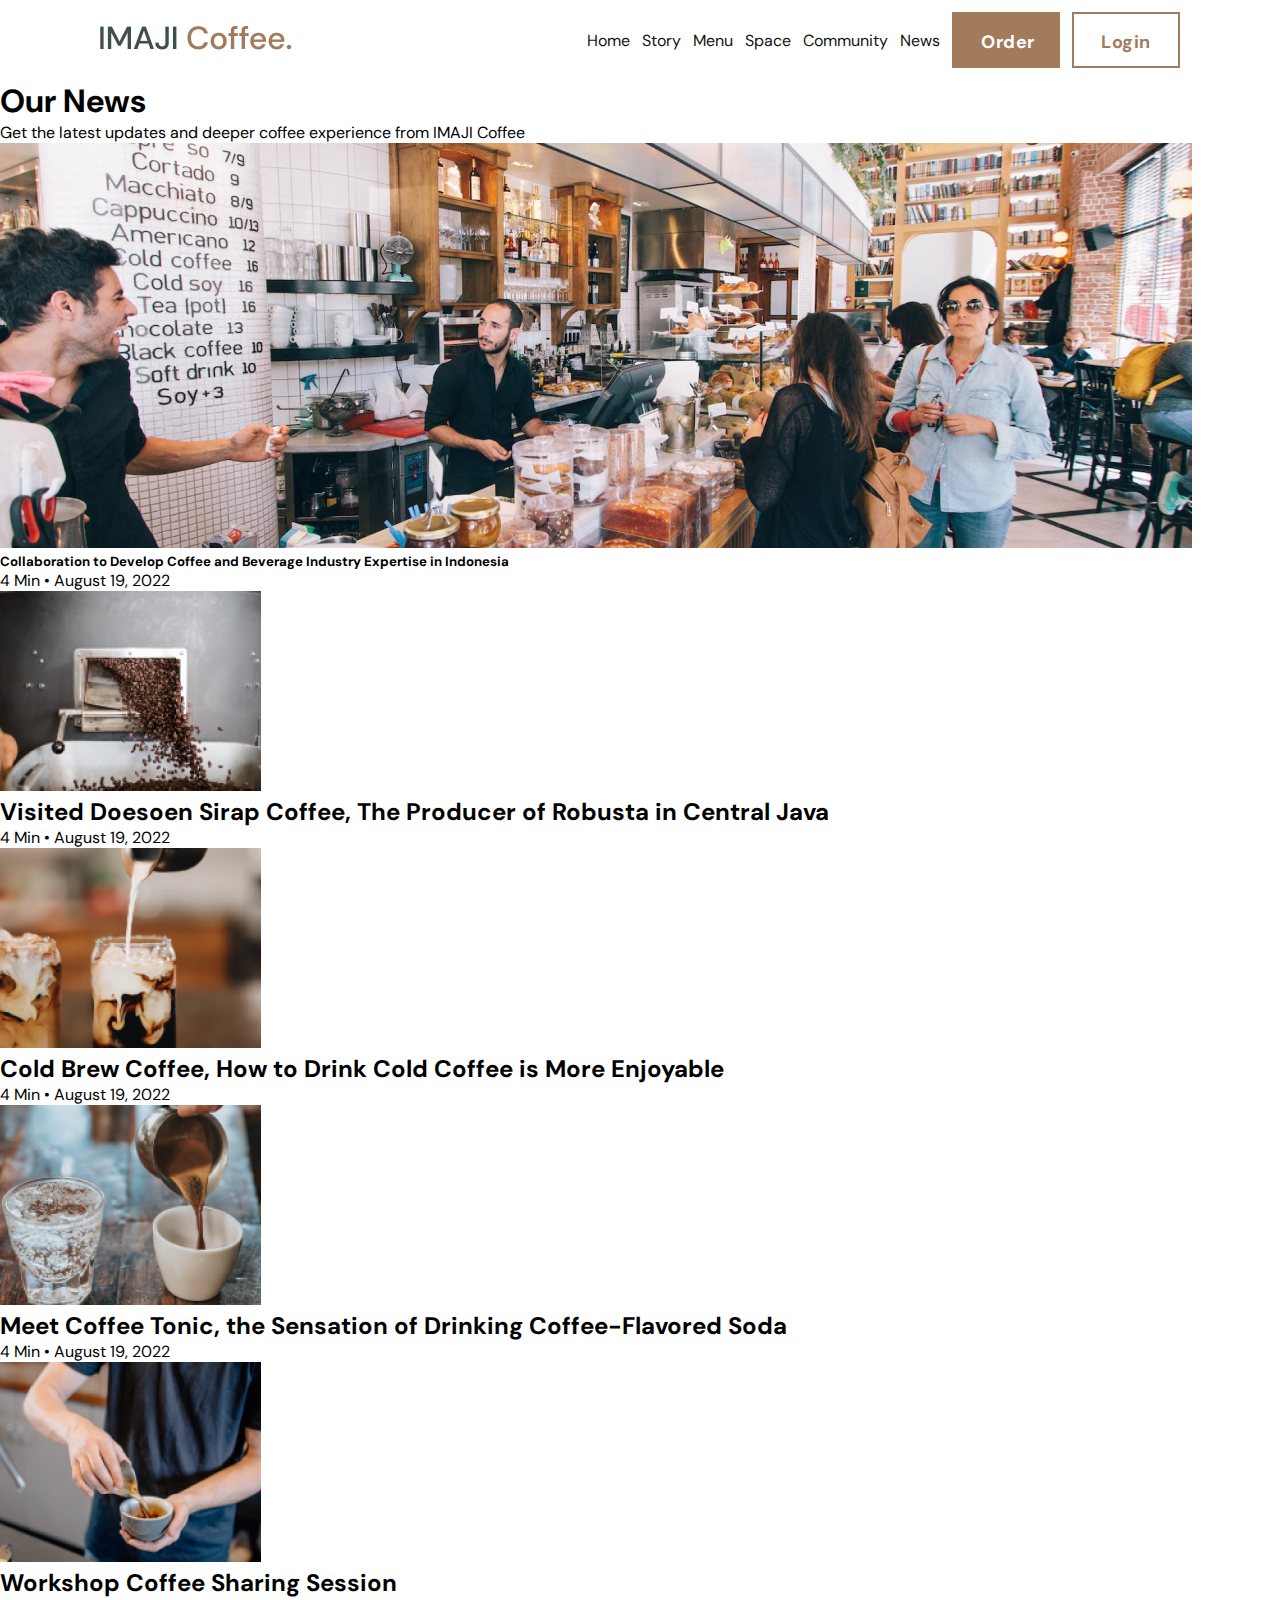
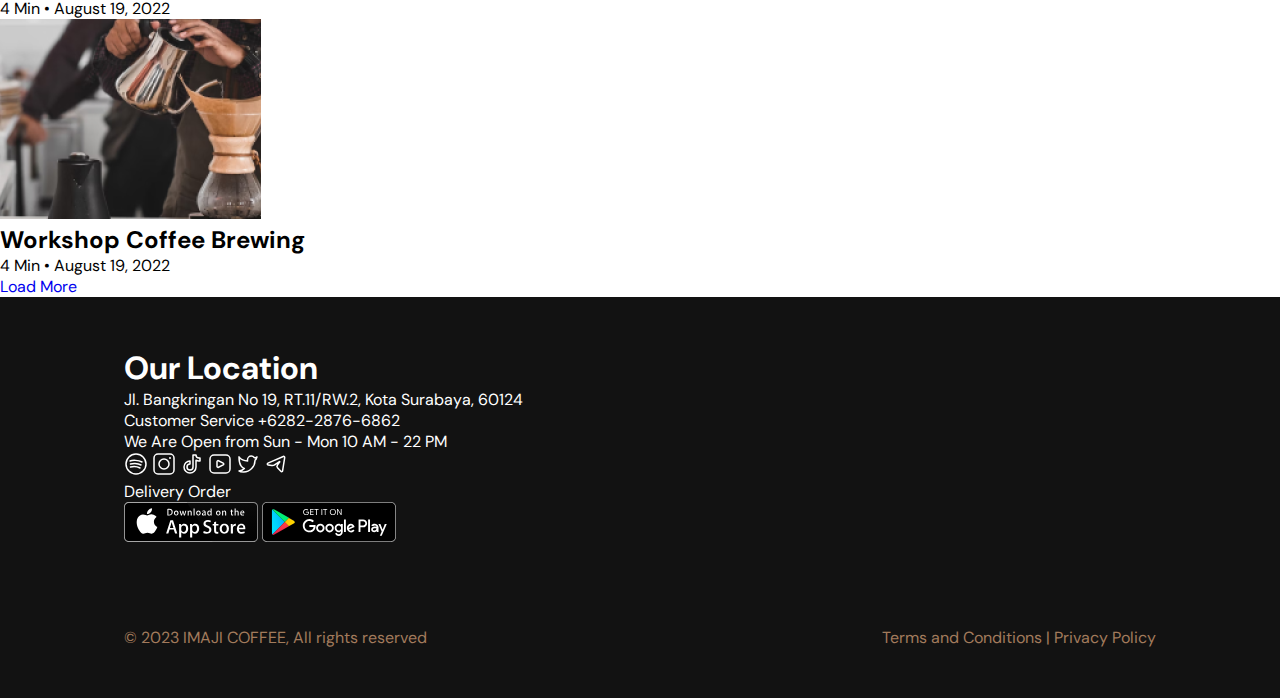
==== index.html @ 06727271 "feat(): rename coffee to index" ====
<!DOCTYPE html>
<html lang="en">
  <head>
    <meta charset="UTF-8" />
    <meta name="viewport" content="width=device-width, initial-scale=1.0" />
    <title>Imal Coffee</title>
    <link rel="stylesheet" href="./assets/style/main.css" />
    <link rel="preconnect" href="https://fonts.googleapis.com" />
    <link rel="preconnect" href="https://fonts.gstatic.com" crossorigin />
    <link
      href="https://fonts.googleapis.com/css2?family=DM+Sans:ital,opsz,wght@0,9..40,100..1000;1,9..40,100..1000&family=Poppins:ital,wght@0,100;0,200;0,300;0,400;0,500;0,600;0,700;0,800;0,900;1,100;1,200;1,300;1,400;1,500;1,600;1,700;1,800;1,900&display=swap"
      rel="stylesheet"
    />
    <style>
      a {
        text-decoration: none;
      }
      .btn-order {
        height: 56px;
        width: 108px;
        /* border: 2px solid black;  */
        padding: 14px 27px;
        background: #a27b5c;
        /* padding: 14px 27px 14px 27px; */
        /* padding / margin  */
        /* atas, kanan, bawah, kiri */
        /* atas bawah, kiri kanan */

        font-weight: 700;
        font-size: 18px;
        line-height: 156%;
        letter-spacing: 0.03em;
        text-align: center;
        color: #fff;
        border: 2px solid #a27b5c;
      }

      a.btn-order:hover {
        background: transparent;
        color: #a27b5c;
        border: 2px solid #a27b5c;
        transition: 0.3s;
      }

      .btn-login {
        height: 56px;
        width: 108px;
        /* border: 2px solid black;  */
        padding: 14px 27px;
        background: transparent;
        /* padding: 14px 27px 14px 27px; */
        /* padding / margin  */
        /* atas, kanan, bawah, kiri */
        /* atas bawah, kiri kanan */

        font-weight: 700;
        font-size: 18px;
        line-height: 156%;
        letter-spacing: 0.03em;
        text-align: center;
        color: #a27b5c;
        border: 2px solid #a27b5c;
      }

      a.btn-login:hover {
        background: #a27b5c;
        color: #fff;
        border: 2px solid #a27b5c;
        transition: 0.3s;
      }
    </style>
  </head>
  <body>
    <!-- inline = dalam 1 line
    internal
    external -->
    <div id="app">
      <header>
        <div class="row" style="background-color: transparent">
          <!--inline css-->
          <div class="logo">
            <img src="./assets/images/logo/logo.png" alt="logo" />
          </div>

          <div class="menu-wrapper">
            <nav>
              <ul class="menu">
                <li><a href="#home">Home</a></li>
                <li><a href="#story">Story</a></li>
                <li><a href="#menu">Menu</a></li>
                <li><a href="#space">Space</a></li>
                <li><a href="#community">Community </a></li>
                <li><a href="#news">News</a></li>
              </ul>
            </nav>

            <div class="order-and-login">
              <a class="btn-order" href="#order">Order</a>
              <a class="btn-login" href="#login">Login</a>
            </div>
          </div>
        </div>
      </header>
      <main>
        <section class="banner">
          <h1>Our News</h1>
          <p>
            Get the latest updates and deeper coffee experience from IMAJI
            Coffee
          </p>
          <img src="./banner.jpg" alt="banner" />
          <h5>
            Collaboration to Develop Coffee and Beverage Industry Expertise in
            Indonesia
          </h5>
          <p>4 Min &#8226; August 19, 2022</p>
        </section>
        <section>
          <div class="blog">
            <div class="img">
              <img src="./img1.png" alt="blog1-img" srcset="" />
            </div>
            <div class="information">
              <h2>
                Visited Doesoen Sirap Coffee, The Producer of Robusta in Central
                Java
              </h2>
              <p>4 Min <span>&#8226;</span> <span>August 19, 2022</span></p>
            </div>
          </div>
          <div class="blog">
            <div class="img">
              <img src="./img2.png" alt="blog1-img" srcset="" />
            </div>
            <div class="information">
              <h2>
                Cold Brew Coffee, How to Drink Cold Coffee is More Enjoyable
              </h2>
              <p>4 Min <span>&#8226;</span> <span>August 19, 2022</span></p>
            </div>
          </div>
          <div class="blog">
            <div class="img">
              <img src="./img3.png" alt="blog1-img" srcset="" />
            </div>
            <div class="information">
              <h2>
                Meet Coffee Tonic, the Sensation of Drinking Coffee-Flavored
                Soda
              </h2>
              <p>4 Min <span>&#8226;</span> <span>August 19, 2022</span></p>
            </div>
          </div>
          <div class="blog">
            <div class="img">
              <img src="./img4.png" alt="blog1-img" srcset="" />
            </div>
            <div class="information">
              <h2>Workshop Coffee Sharing Session</h2>
              <p>4 Min <span>&#8226;</span> <span>August 19, 2022</span></p>
            </div>
          </div>
          <div class="blog">
            <div class="img">
              <img src="./img5.png" alt="blog1-img" srcset="" />
            </div>
            <div class="information">
              <h2>Workshop Coffee Brewing</h2>
              <p>4 Min <span>&#8226;</span> <span>August 19, 2022</span></p>
            </div>
          </div>

          <a href="#">Load More</a>
        </section>
      </main>
      <footer class="footer">
        <div class="location">
          <h1>Our Location</h1>
          <p>Jl. Bangkringan No 19, RT.11/RW.2, Kota Surabaya, 60124</p>
          <p>Customer Service +6282-2876-6862</p>

          <p>We Are Open from Sun - Mon 10 AM - 22 PM</p>
        </div>
        <div class="social-appstore">
          <div class="social-icon">
            <img src="./assets/images/icons/spotify.svg" alt="icon-spotify" />
            <img
              src="./assets/images/icons/instagram.svg"
              alt="icon-instagram"
            />
            <img src="./assets/images/icons/tiktok.svg" alt="icon-tiktok" />
            <img src="./assets/images/icons/youtube.svg" alt="icon-youtube" />
            <img src="./assets/images/icons/twitter.svg" alt="icon-twitter" />
            <img src="./assets/images/icons/telegram.svg" alt="icon-telegram" />
          </div>
          <div class="appstore-icon">
            <p>Delivery Order</p>
            <img src="./assets/images/icons/appstore.svg" alt="icon-appstore" />
            <img
              src="./assets/images/icons/playstore.svg"
              alt="icon-playstore"
            />
          </div>
        </div>
        <div class="copyright-term-policy">
          <p>© 2023 IMAJI COFFEE, All rights reserved</p>
          <p>Terms and Conditions | Privacy Policy</p>
        </div>
      </footer>
    </div>
  </body>
</html>
---- assets/style/main.css ----
/* define variable */
:root {
  --primary: #a27b5c;
  --secondary: #3f4e4f;
  --tertiary: #dcd7c9;
  --black: #121212;
  --white: #ffffff;
}

/* reset */
* {
  margin: 0;
  padding: 0;
  box-sizing: border-box;
  font-family: "DM Sans", sans-serif;
}

body {
  background-color: var(--white);
}

header {
  width: 100%;
  padding: 12px 100px;
}

.row {
  background-color: transparent;
  display: flex;
  align-items: center;
  justify-content: space-between;
}

.menu-wrapper {
  display: flex;
  align-items: center;
  gap: 12px;
}

.order-and-login {
  display: flex;
  align-items: center;
  gap: 12px;
}

.logo {
  font-weight: 500;
  font-size: 32px;
  line-height: 131%;
  letter-spacing: -0.01em;
  color: #3f4e4f;
}

.menu {
  list-style: none;
  display: flex;
  gap: 12px;
}

.menu > li > a {
  color: var(--black);
}

.menu > li > a:hover{
 
  border-bottom: 2px solid var(--primary);
}

.footer {
  background-color: var(--black);
  color: var(--white);
  height: max-content;
  padding: 50px 124px;
}

.copyright-term-policy {
  color: var(--primary);
  display: flex;
  justify-content: space-between;
  align-items: center;
  margin-top: 80px;
}
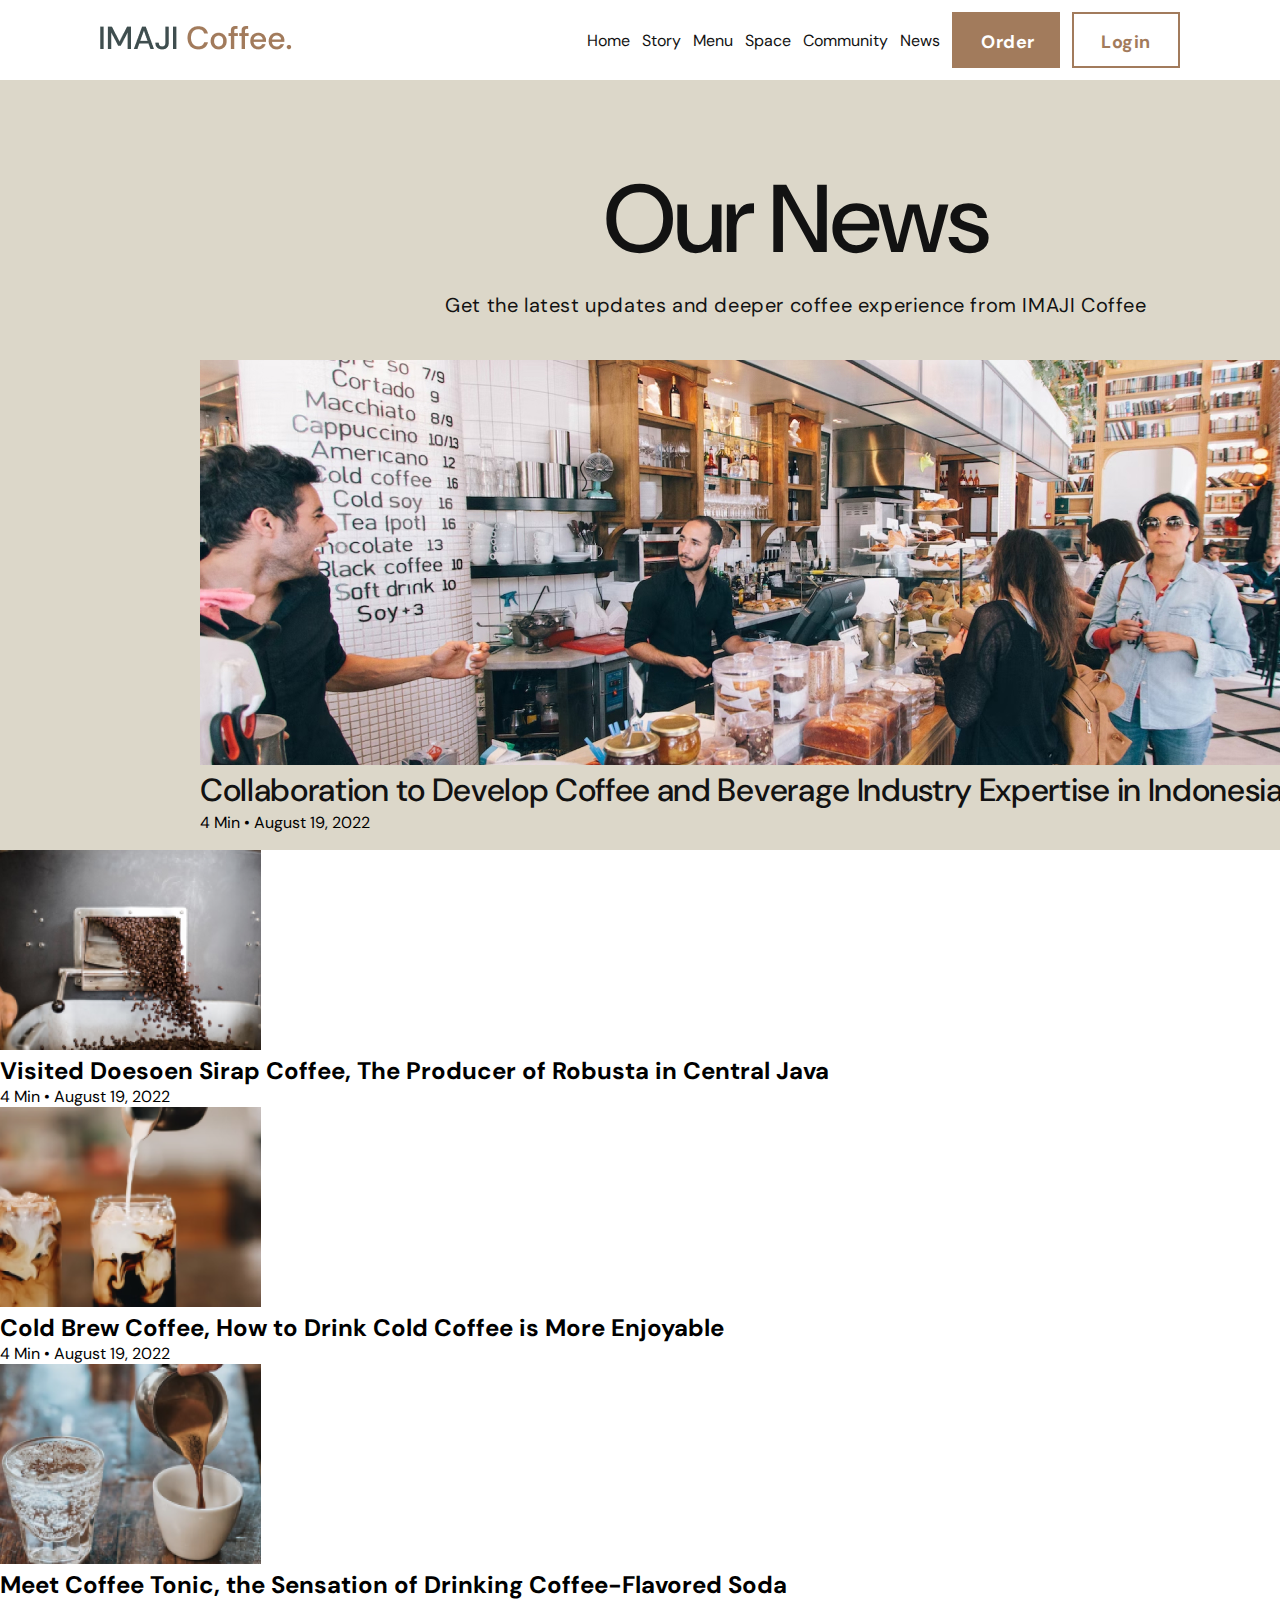
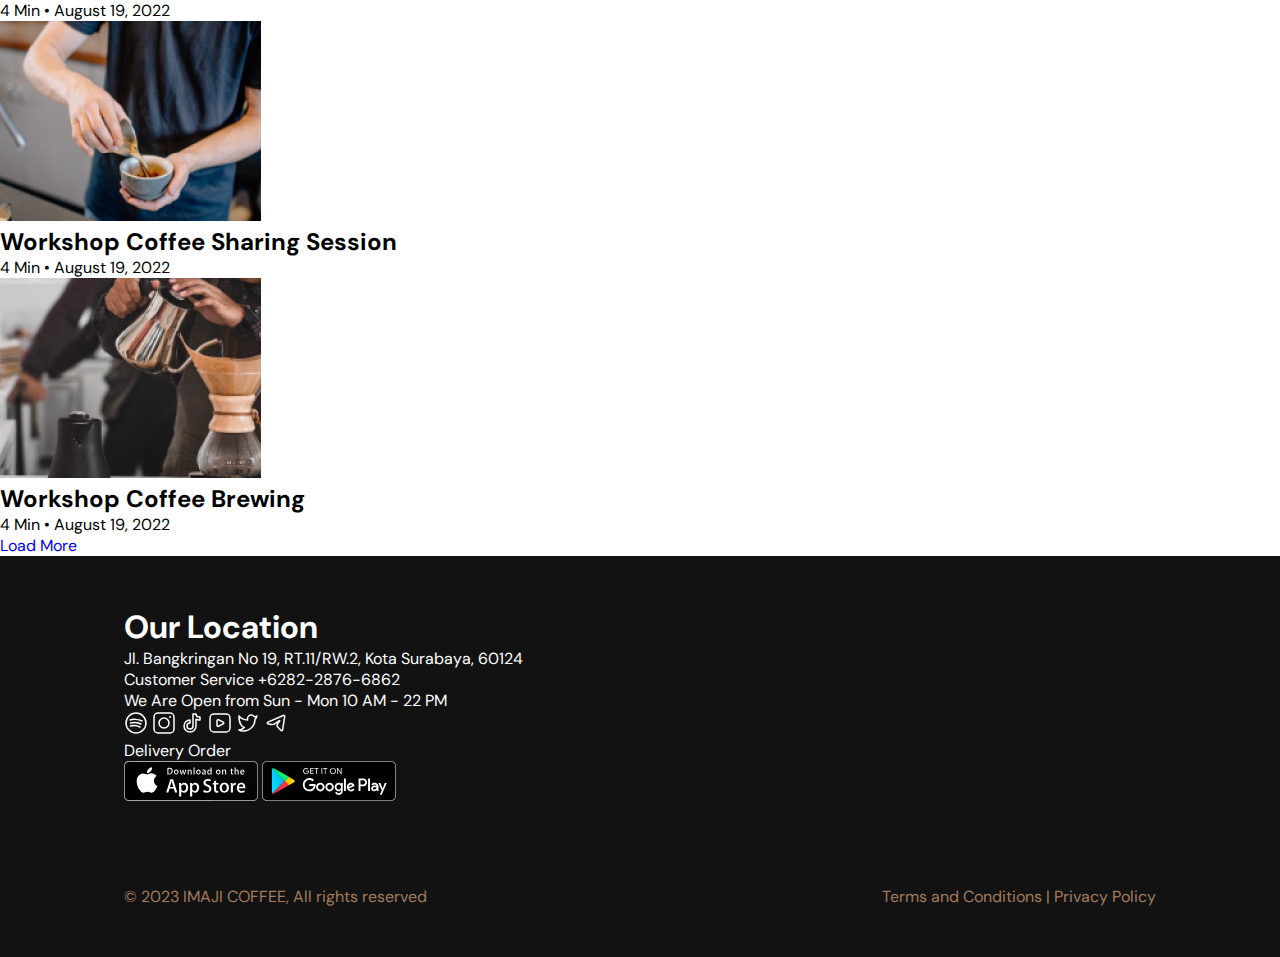
==== commit 046965de: "Merge branch 'main' of github.com:Super-proff/Coffee-webpage into feature/banner-section" ====
--- a/index.html
+++ b/index.html
@@ -103,17 +103,21 @@
       </header>
       <main>
         <section class="banner">
-          <h1>Our News</h1>
-          <p>
-            Get the latest updates and deeper coffee experience from IMAJI
-            Coffee
-          </p>
-          <img src="./banner.jpg" alt="banner" />
-          <h5>
-            Collaboration to Develop Coffee and Beverage Industry Expertise in
-            Indonesia
-          </h5>
-          <p>4 Min &#8226; August 19, 2022</p>
+          <div class="sec-title">
+            <h1>Our News</h1>
+            <p class="par-1">
+              Get the latest updates and deeper coffee experience from IMAJI
+              Coffee
+            </p>
+          </div>
+          <div class="sec-par">
+            <img src="./assets/images/illustrations/banner.jpg" alt="banner"  />
+            <h5>
+              Collaboration to Develop Coffee and Beverage Industry Expertise in
+              Indonesia
+            </h5>
+            <p>4 Min &#8226; August 19, 2022</p>
+          </div>
         </section>
         <section>
           <div class="blog">
--- a/assets/style/main.css
+++ b/assets/style/main.css
@@ -61,9 +61,58 @@
   color: var(--black);
 }
 
-.menu > li > a:hover{
- 
+.menu > li > a:hover {
   border-bottom: 2px solid var(--primary);
+}
+
+.banner {
+  padding: 80px 200px;
+  width: 100%;
+  height: 770px;
+  background: var(--tertiary);
+}
+
+.banner > .sec-title {
+  width: 1192px;
+  height: 200px;
+}
+
+.banner > .sec-title > h1 {
+  font-weight: 500;
+  font-size: 96px;
+  line-height: 125%;
+  letter-spacing: -0.02em;
+  text-align: center;
+  height: 130px;
+  color: var(--black);
+}
+
+.banner > .sec-title > .par-1 {
+  font-weight: 400;
+  font-size: 20px;
+  line-height: 30px;
+  letter-spacing: 0.03em;
+  text-align: center;
+  color: var(--black);
+}
+
+.sec-par {
+  width: 1192px;
+  height: 512px;
+}
+
+.banner > .sec-par > img {
+  width: 1192px;
+  height: 405px;
+}
+
+.banner > .sec-par > h5 {
+  font-family: var(--font-family);
+  font-weight: 500;
+  font-size: 32px;
+  line-height: 131%;
+  letter-spacing: -0.01em;
+  color: var(--black);
 }
 
 .footer {
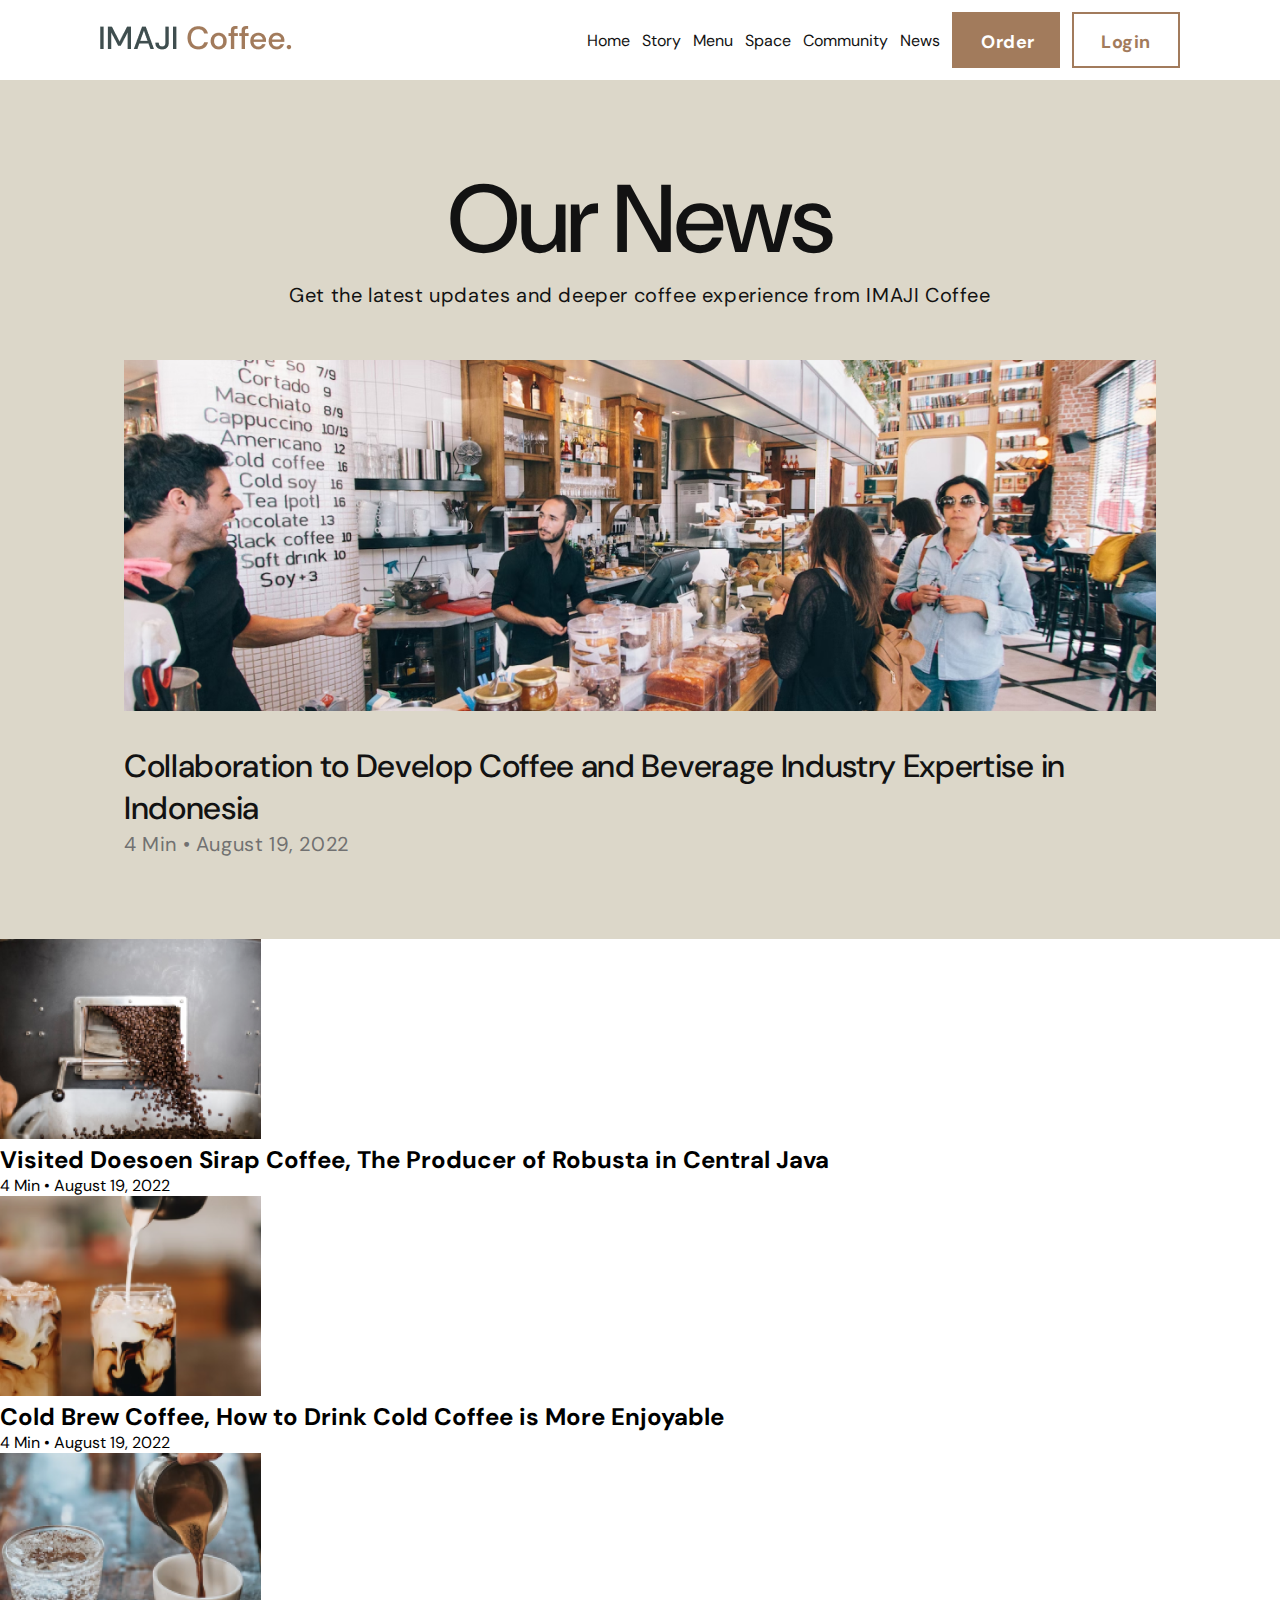
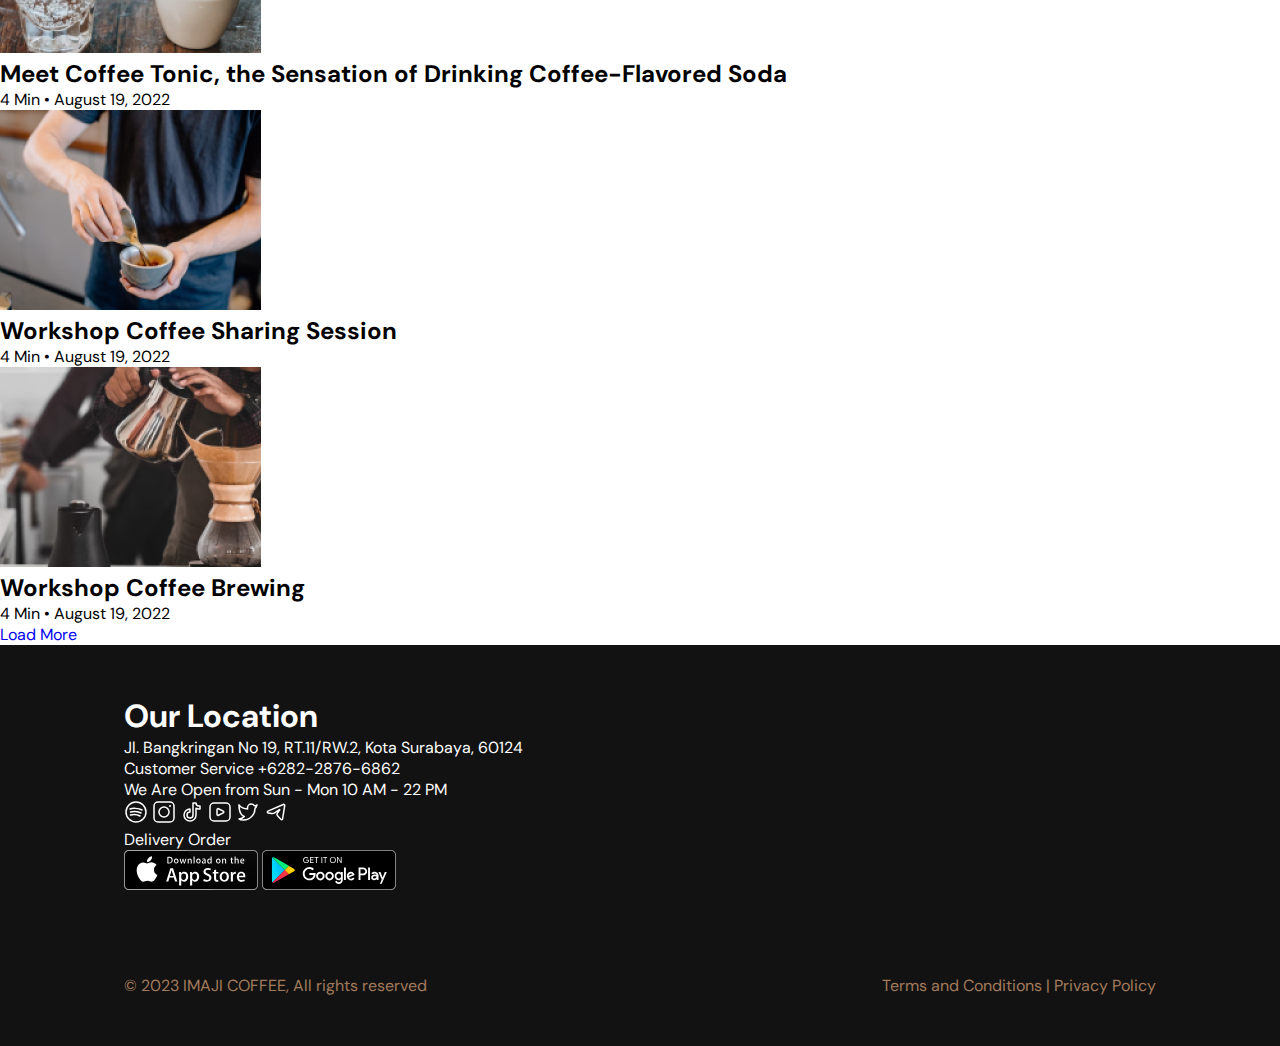
==== commit 162763bb: "feat(): fix responsive image and remove internal css" ====
--- a/index.html
+++ b/index.html
@@ -3,7 +3,7 @@
   <head>
     <meta charset="UTF-8" />
     <meta name="viewport" content="width=device-width, initial-scale=1.0" />
-    <title>Imal Coffee</title>
+    <title>IMAJI Coffee</title>
     <link rel="stylesheet" href="./assets/style/main.css" />
     <link rel="preconnect" href="https://fonts.googleapis.com" />
     <link rel="preconnect" href="https://fonts.gstatic.com" crossorigin />
@@ -11,69 +11,8 @@
       href="https://fonts.googleapis.com/css2?family=DM+Sans:ital,opsz,wght@0,9..40,100..1000;1,9..40,100..1000&family=Poppins:ital,wght@0,100;0,200;0,300;0,400;0,500;0,600;0,700;0,800;0,900;1,100;1,200;1,300;1,400;1,500;1,600;1,700;1,800;1,900&display=swap"
       rel="stylesheet"
     />
-    <style>
-      a {
-        text-decoration: none;
-      }
-      .btn-order {
-        height: 56px;
-        width: 108px;
-        /* border: 2px solid black;  */
-        padding: 14px 27px;
-        background: #a27b5c;
-        /* padding: 14px 27px 14px 27px; */
-        /* padding / margin  */
-        /* atas, kanan, bawah, kiri */
-        /* atas bawah, kiri kanan */
-
-        font-weight: 700;
-        font-size: 18px;
-        line-height: 156%;
-        letter-spacing: 0.03em;
-        text-align: center;
-        color: #fff;
-        border: 2px solid #a27b5c;
-      }
-
-      a.btn-order:hover {
-        background: transparent;
-        color: #a27b5c;
-        border: 2px solid #a27b5c;
-        transition: 0.3s;
-      }
-
-      .btn-login {
-        height: 56px;
-        width: 108px;
-        /* border: 2px solid black;  */
-        padding: 14px 27px;
-        background: transparent;
-        /* padding: 14px 27px 14px 27px; */
-        /* padding / margin  */
-        /* atas, kanan, bawah, kiri */
-        /* atas bawah, kiri kanan */
-
-        font-weight: 700;
-        font-size: 18px;
-        line-height: 156%;
-        letter-spacing: 0.03em;
-        text-align: center;
-        color: #a27b5c;
-        border: 2px solid #a27b5c;
-      }
-
-      a.btn-login:hover {
-        background: #a27b5c;
-        color: #fff;
-        border: 2px solid #a27b5c;
-        transition: 0.3s;
-      }
-    </style>
   </head>
   <body>
-    <!-- inline = dalam 1 line
-    internal
-    external -->
     <div id="app">
       <header>
         <div class="row" style="background-color: transparent">
@@ -104,14 +43,14 @@
       <main>
         <section class="banner">
           <div class="sec-title">
-            <h1>Our News</h1>
+            <h1 class="headline">Our News</h1>
             <p class="par-1">
               Get the latest updates and deeper coffee experience from IMAJI
               Coffee
             </p>
           </div>
           <div class="sec-par">
-            <img src="./assets/images/illustrations/banner.jpg" alt="banner"  />
+            <img class="img-banner" src="./assets/images/illustrations/banner.jpg" alt="banner" />
             <h5>
               Collaboration to Develop Coffee and Beverage Industry Expertise in
               Indonesia
@@ -134,7 +73,7 @@
           </div>
           <div class="blog">
             <div class="img">
-              <img src="./img2.png" alt="blog1-img" srcset="" />
+              <img src="img2.png" alt="blog1-img" srcset="" />
             </div>
             <div class="information">
               <h2>
--- a/assets/style/main.css
+++ b/assets/style/main.css
@@ -5,6 +5,7 @@
   --tertiary: #dcd7c9;
   --black: #121212;
   --white: #ffffff;
+  --gray: #717171;
 }
 
 /* reset */
@@ -13,10 +14,55 @@
   padding: 0;
   box-sizing: border-box;
   font-family: "DM Sans", sans-serif;
+  text-decoration: none;
 }
 
 body {
   background-color: var(--white);
+}
+
+.btn-order {
+  height: 56px;
+  width: 108px;
+  padding: 14px 27px;
+  background: var(--primary);
+
+  font-weight: 700;
+  font-size: 18px;
+  line-height: 156%;
+  letter-spacing: 0.03em;
+  text-align: center;
+  color: var(--white);
+  border: 2px solid var(--primary);
+}
+
+a.btn-order:hover {
+  background: transparent;
+  color: var(--primary);
+  border: 2px solid var(--primary);
+  transition: 0.3s;
+}
+
+.btn-login {
+  height: 56px;
+  width: 108px;
+  padding: 14px 27px;
+  background: transparent;
+
+  font-weight: 700;
+  font-size: 18px;
+  line-height: 156%;
+  letter-spacing: 0.03em;
+  text-align: center;
+  color: var(--primary);
+  border: 2px solid var(--primary);
+}
+
+a.btn-login:hover {
+  background: var(--primary);
+  color: var(--white);
+  border: 2px solid var(--primary);
+  transition: 0.3s;
 }
 
 header {
@@ -66,25 +112,23 @@
 }
 
 .banner {
-  padding: 80px 200px;
-  width: 100%;
-  height: 770px;
+  padding: 80px 124px;
+  display: flex;
+  align-items: center;
+  flex-direction: column;
   background: var(--tertiary);
 }
-
-.banner > .sec-title {
-  width: 1192px;
-  height: 200px;
-}
-
-.banner > .sec-title > h1 {
+.banner > .sec-title > .headline {
   font-weight: 500;
   font-size: 96px;
   line-height: 125%;
   letter-spacing: -0.02em;
   text-align: center;
-  height: 130px;
   color: var(--black);
+}
+
+.banner > .sec-title {
+  margin-bottom: 50px !important;
 }
 
 .banner > .sec-title > .par-1 {
@@ -96,14 +140,12 @@
   color: var(--black);
 }
 
-.sec-par {
-  width: 1192px;
-  height: 512px;
-}
-
-.banner > .sec-par > img {
-  width: 1192px;
-  height: 405px;
+.img-banner {
+  width: 100%;
+  height: auto;
+  object-fit: cover;
+  object-position: center;
+  margin-bottom: 30px;
 }
 
 .banner > .sec-par > h5 {
@@ -113,6 +155,15 @@
   line-height: 131%;
   letter-spacing: -0.01em;
   color: var(--black);
+}
+
+.banner > .sec-par > p {
+  font-family: var(--font-family);
+  font-weight: 400;
+  font-size: 20px;
+  line-height: 150%;
+  letter-spacing: 0.03em;
+  color: var(--gray);
 }
 
 .footer {
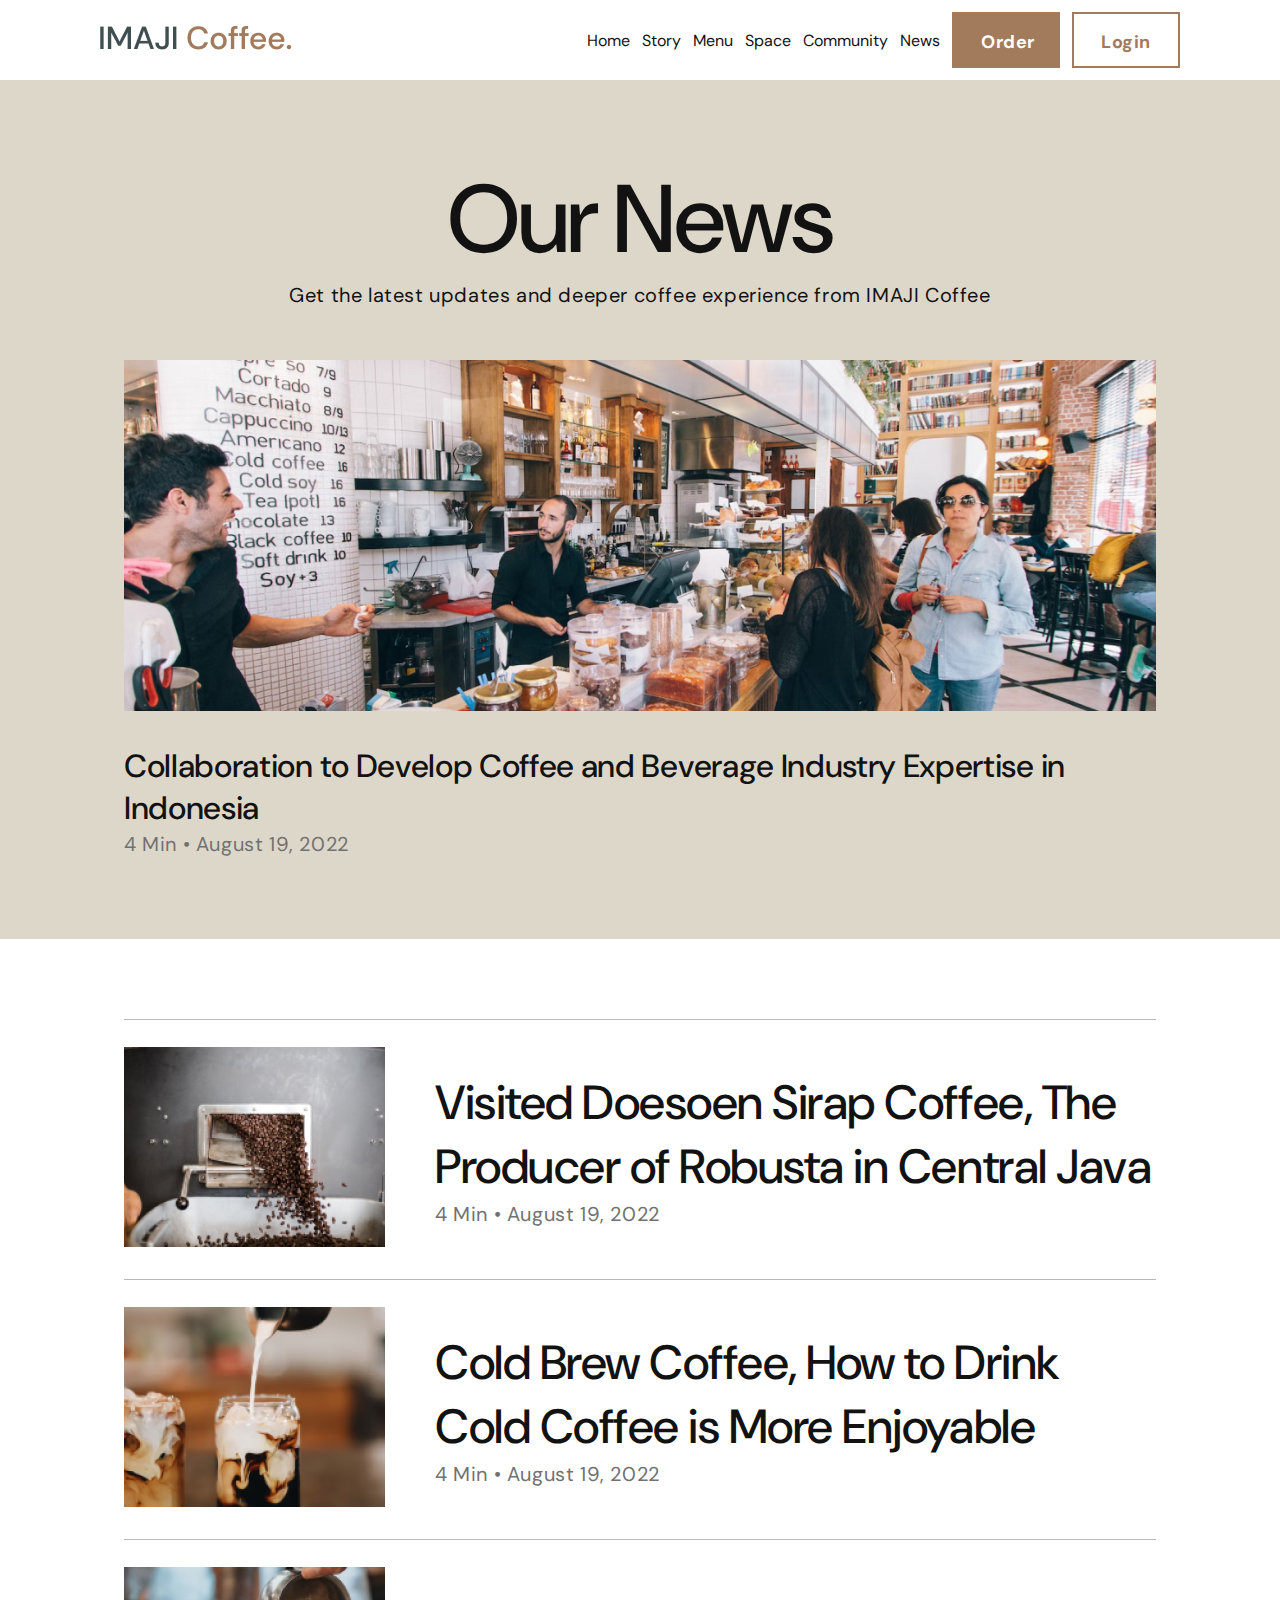
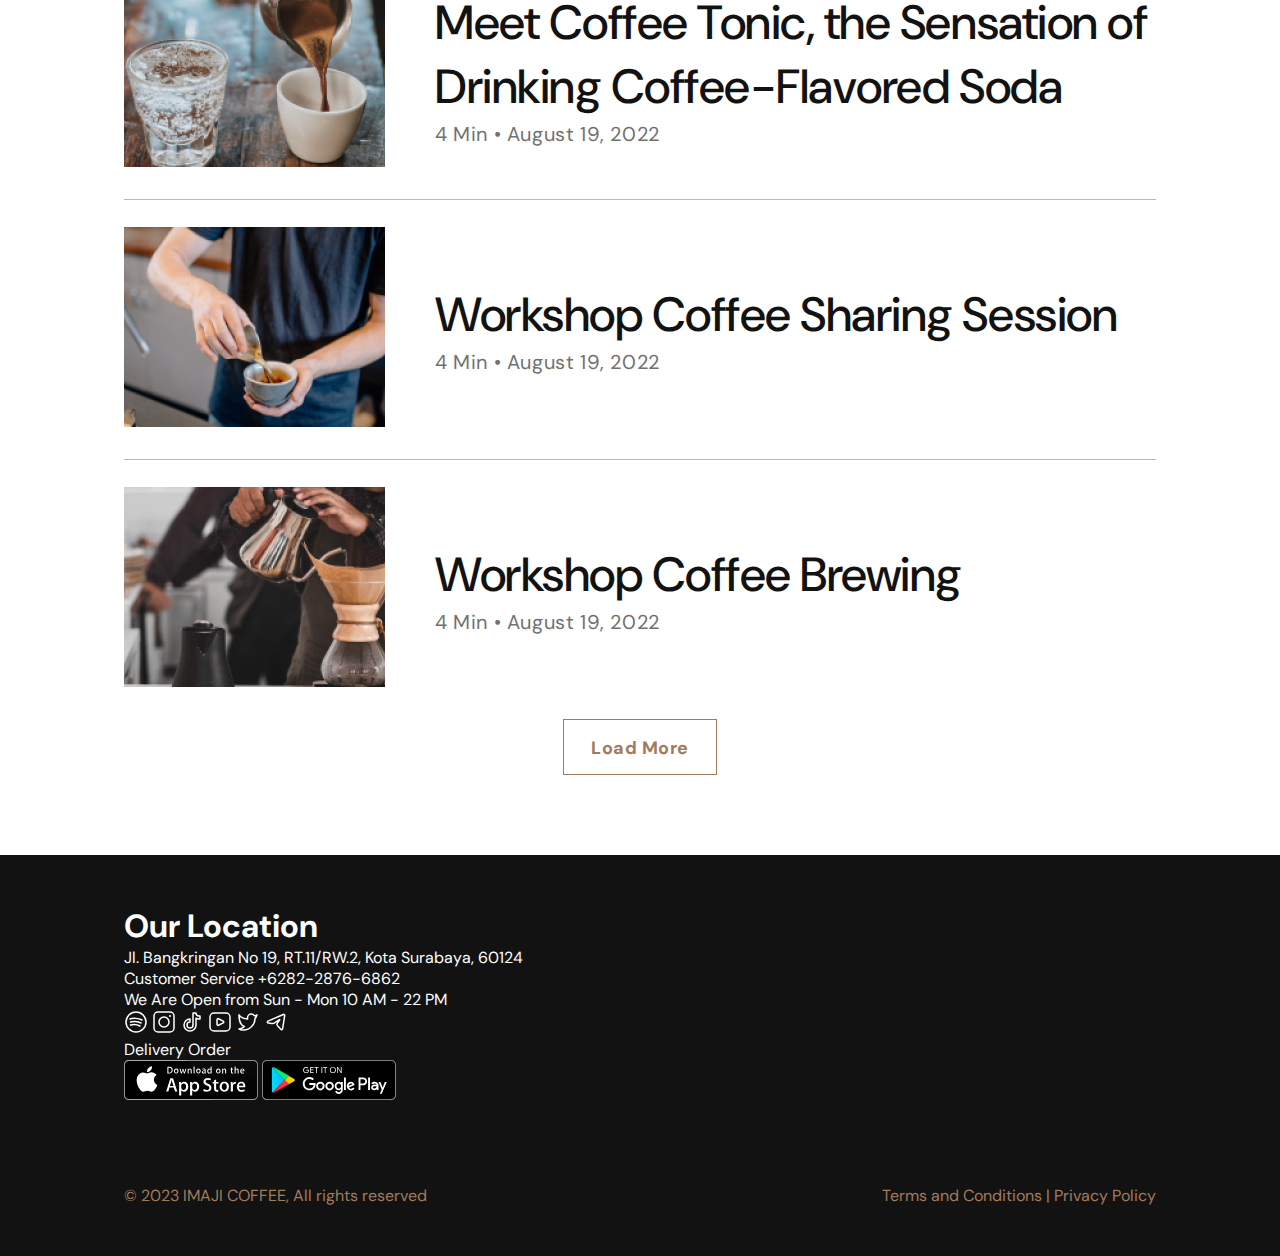
==== commit 4e976c7d: "feat():list blog" ====
--- a/index.html
+++ b/index.html
@@ -50,7 +50,11 @@
             </p>
           </div>
           <div class="sec-par">
-            <img class="img-banner" src="./assets/images/illustrations/banner.jpg" alt="banner" />
+            <img
+              class="img-banner"
+              src="./assets/images/illustrations/banner.jpg"
+              alt="banner"
+            />
             <h5>
               Collaboration to Develop Coffee and Beverage Industry Expertise in
               Indonesia
@@ -58,10 +62,14 @@
             <p>4 Min &#8226; August 19, 2022</p>
           </div>
         </section>
-        <section>
+        <section class="list-blog">
           <div class="blog">
             <div class="img">
-              <img src="./img1.png" alt="blog1-img" srcset="" />
+              <img
+                src="./assets/images/illustrations/img1.png"
+                alt="blog1-img"
+                srcset=""
+              />
             </div>
             <div class="information">
               <h2>
@@ -73,7 +81,11 @@
           </div>
           <div class="blog">
             <div class="img">
-              <img src="img2.png" alt="blog1-img" srcset="" />
+              <img
+                src="./assets/images/illustrations/img2.png"
+                alt="blog1-img"
+                srcset=""
+              />
             </div>
             <div class="information">
               <h2>
@@ -84,7 +96,11 @@
           </div>
           <div class="blog">
             <div class="img">
-              <img src="./img3.png" alt="blog1-img" srcset="" />
+              <img
+                src="./assets/images/illustrations/img3.png"
+                alt="blog1-img"
+                srcset=""
+              />
             </div>
             <div class="information">
               <h2>
@@ -96,7 +112,11 @@
           </div>
           <div class="blog">
             <div class="img">
-              <img src="./img4.png" alt="blog1-img" srcset="" />
+              <img
+                src="./assets/images/illustrations/img4.png"
+                alt="blog1-img"
+                srcset=""
+              />
             </div>
             <div class="information">
               <h2>Workshop Coffee Sharing Session</h2>
@@ -105,7 +125,11 @@
           </div>
           <div class="blog">
             <div class="img">
-              <img src="./img5.png" alt="blog1-img" srcset="" />
+              <img
+                src="./assets/images/illustrations/img5.png"
+                alt="blog1-img"
+                srcset=""
+              />
             </div>
             <div class="information">
               <h2>Workshop Coffee Brewing</h2>
@@ -113,7 +137,7 @@
             </div>
           </div>
 
-          <a href="#">Load More</a>
+          <a class="button-load-more" href="#">Load More</a>
         </section>
       </main>
       <footer class="footer">
--- a/assets/style/main.css
+++ b/assets/style/main.css
@@ -166,6 +166,64 @@
   color: var(--gray);
 }
 
+.list-blog {
+  margin: 80px 124px;
+  display: grid;
+  justify-items: center;
+}
+
+.blog {
+  border-top: 1px solid #b8b8b8;
+  padding: 30px 0px;
+  width: 100%;
+  height: 260px;
+  display: flex;
+  align-items: center;
+  gap: 50px;
+}
+
+.information > h2 {
+  font-family: var(--font-family);
+  font-weight: 500;
+  font-size: 48px;
+  line-height: 133%;
+  letter-spacing: -0.01em;
+  color: var(--black);
+}
+
+.information > p {
+  font-family: var(--font-family);
+  font-weight: 400;
+  font-size: 20px;
+  line-height: 150%;
+  letter-spacing: 0.03em;
+  color: var(--gray);
+}
+
+.button-load-more {
+  border: 1px solid var(--primary);
+  padding: 14px 27px;
+  width: 154px;
+  height: 56px;
+
+  font-family: var(--font-family);
+  font-weight: 700;
+  font-size: 18px;
+  line-height: 156%;
+  letter-spacing: 0.03em;
+  text-align: center;
+  color: var(--primary);
+}
+
+.button-load-more:hover {
+  background: var(--primary);
+  color: var(--white);
+  border: 1px solid var(--primary);
+  transition: 0.3s;
+  width: 154px;
+  height: 56px;
+}
+
 .footer {
   background-color: var(--black);
   color: var(--white);
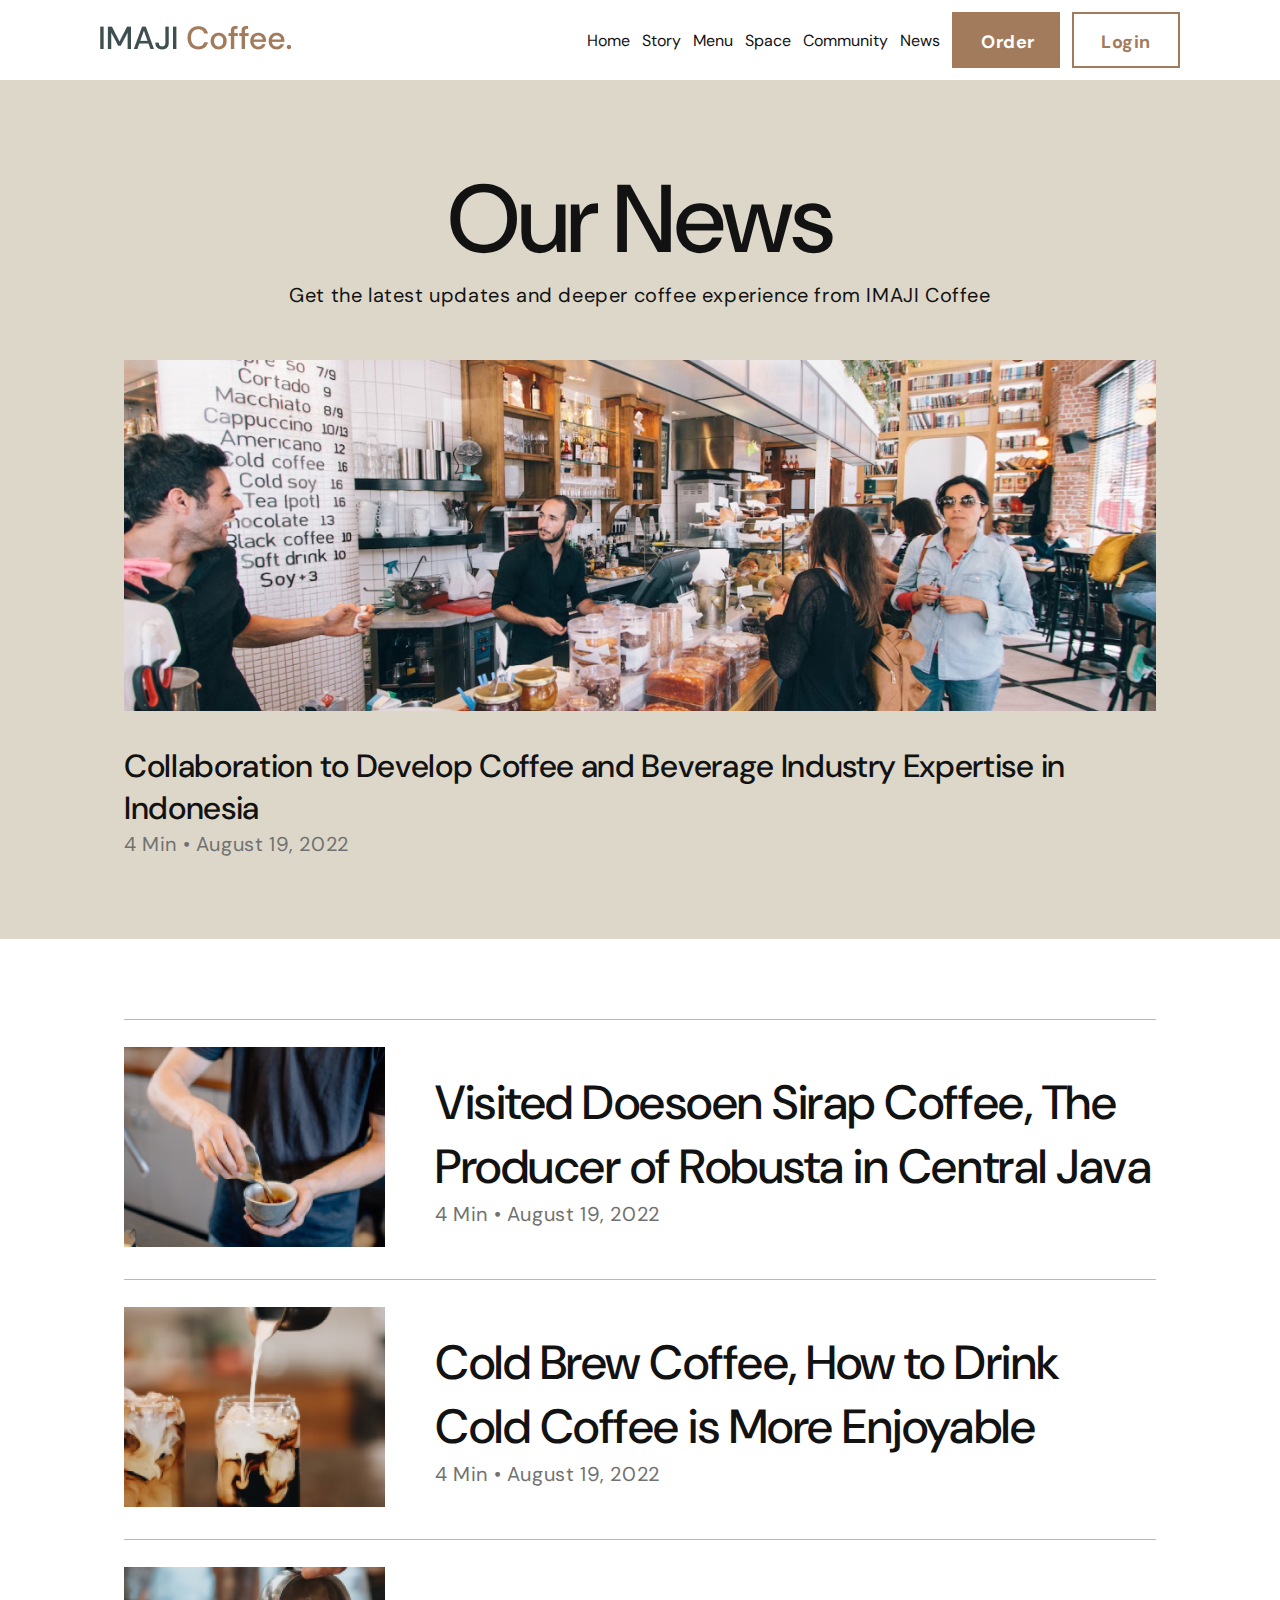
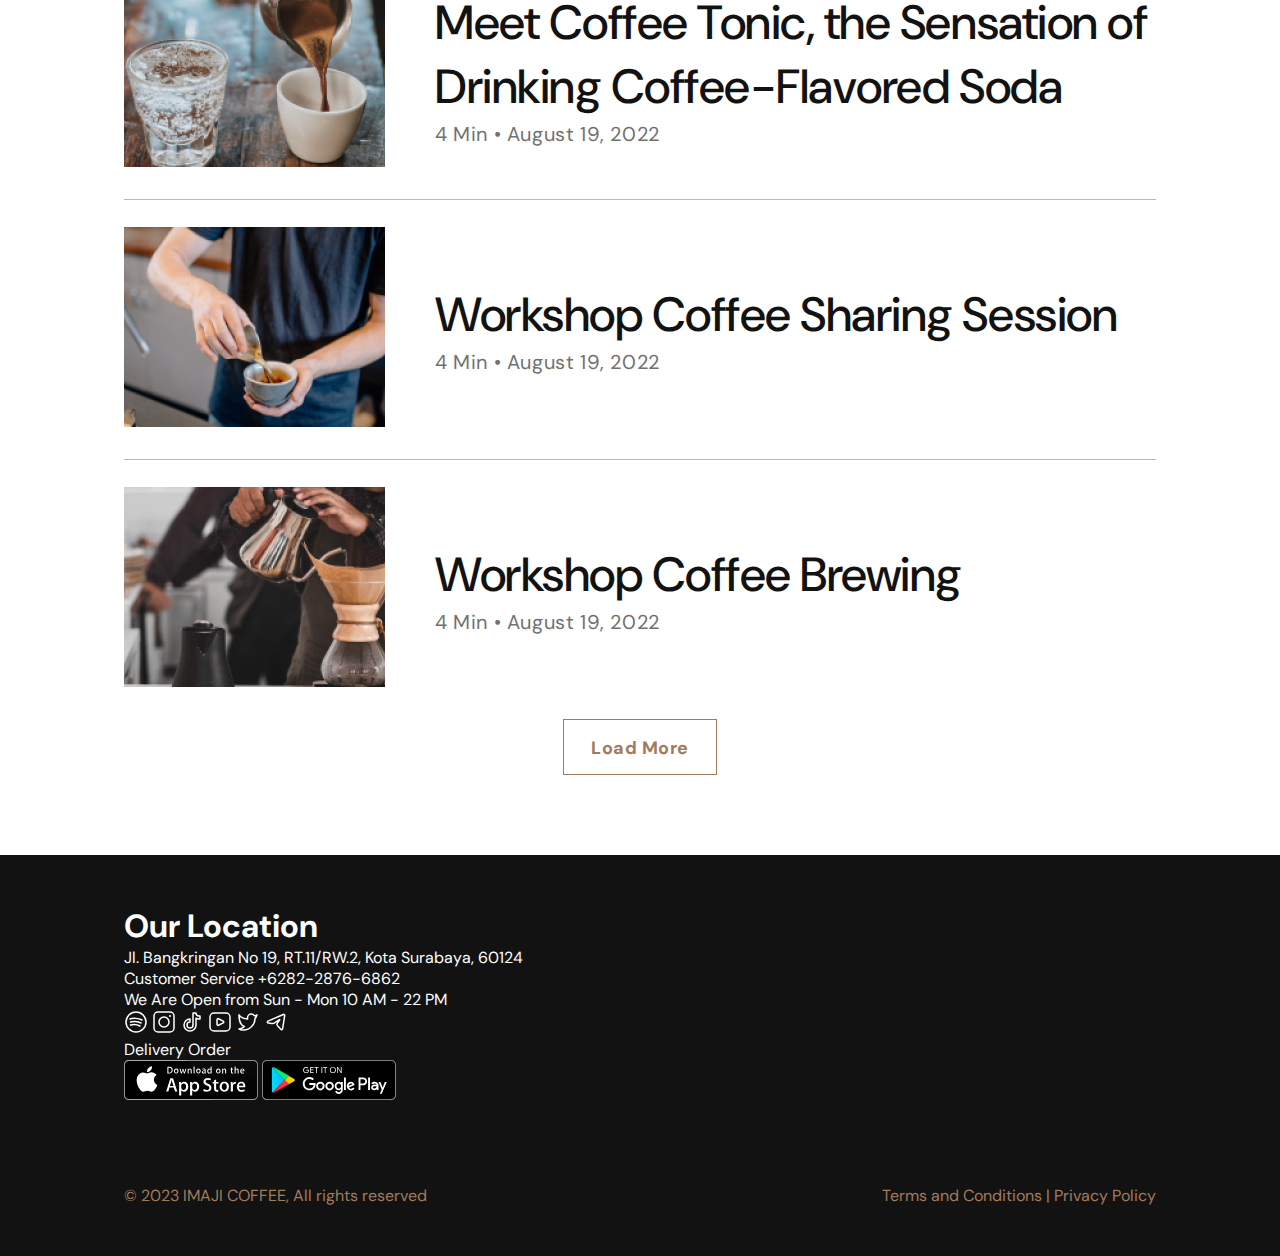
==== commit 5b6cf29e: "feat: update mobile responsive" ====
--- a/index.html
+++ b/index.html
@@ -5,6 +5,7 @@
     <meta name="viewport" content="width=device-width, initial-scale=1.0" />
     <title>IMAJI Coffee</title>
     <link rel="stylesheet" href="./assets/style/main.css" />
+    <link rel="stylesheet" href="./assets/style/responsive.css" />
     <link rel="preconnect" href="https://fonts.googleapis.com" />
     <link rel="preconnect" href="https://fonts.gstatic.com" crossorigin />
     <link
@@ -21,7 +22,12 @@
             <img src="./assets/images/logo/logo.png" alt="logo" />
           </div>
 
+
+
           <div class="menu-wrapper">
+            <button type="button" class="icon-button">
+              <img src="./assets/images/icons/hamburger.svg" alt="menu" srcset="" width="24">
+            </button>
             <nav>
               <ul class="menu">
                 <li><a href="#home">Home</a></li>
@@ -62,11 +68,66 @@
             <p>4 Min &#8226; August 19, 2022</p>
           </div>
         </section>
+        <h5 class="sm-blog-title">Read Our blog</h5>
+        <section class="sm-list-blog">
+          <div class="card">
+            <div class="image">
+              <img
+                src="./assets/images/illustrations/img1.png"
+                alt="blog1-img"
+                srcset=""
+              />
+            </div>
+            <div class="box">
+              <p class="title">Visited Doesoen Sirap...</p>
+              <p class="detail">4 Min <span>&#8226;</span> <span>August 19, 2022</span></p>
+            </div>
+          </div>
+          <div class="card">
+            <div class="image">
+              <img
+                src="./assets/images/illustrations/img1.png"
+                alt="blog1-img"
+                srcset=""
+              />
+            </div>
+            <div class="box">
+              <p class="title">Visited Doesoen Sirap...</p>
+              <p class="detail">4 Min <span>&#8226;</span> <span>August 19, 2022</span></p>
+            </div>
+          </div>
+          <div class="card">
+            <div class="image">
+              <img
+                src="./assets/images/illustrations/img2.png"
+                alt="blog1-img"
+                srcset=""
+              />
+            </div>
+            <div class="box">
+              <p class="title">Visited Doesoen Sirap...</p>
+              <p class="detail">4 Min <span>&#8226;</span> <span>August 19, 2022</span></p>
+            </div>
+          </div>
+          <div class="card">
+            <div class="image">
+              <img
+                src="./assets/images/illustrations/img3.png"
+                alt="blog1-img"
+                srcset=""
+              />
+            </div>
+            <div class="box">
+              <p class="title">Visited Doesoen Sirap...</p>
+              <p class="detail">4 Min <span>&#8226;</span> <span>August 19, 2022</span></p>
+            </div>
+          </div>
+        </section>
         <section class="list-blog">
           <div class="blog">
             <div class="img">
               <img
-                src="./assets/images/illustrations/img1.png"
+                src="./assets/images/illustrations/img4.png"
                 alt="blog1-img"
                 srcset=""
               />
--- a/assets/style/main.css
+++ b/assets/style/main.css
@@ -70,6 +70,12 @@
   padding: 12px 100px;
 }
 
+.icon-button{
+  outline: none;
+  background: none;
+  border: 1px solid #ccc;
+}
+
 .row {
   background-color: transparent;
   display: flex;
--- a/assets/style/responsive.css
+++ b/assets/style/responsive.css
@@ -0,0 +1,117 @@
+/* Extra small devices (phones, 600px and down) */
+@media only screen and (max-width: 600px) {
+  header {
+    padding: 16px;
+  }
+  .menu-wrapper > nav,
+  .menu-wrapper > .order-and-login {
+    display: none;
+    visibility: hidden;
+  }
+
+  .list-blog {
+    display: none;
+    visibility: hidden;
+  }
+  .sm-list-blog {
+    padding: 16px;
+    display: flex;
+    flex-wrap: wrap;
+    gap: 8px;
+  }
+
+  .sm-blog-title{
+    font-size: 14;font-weight: 500;margin: 16px;
+   }
+
+  .sm-list-blog > .card {
+    position: relative;
+    box-shadow: 0 4px 28px -2px rgba(0, 0, 0, 0.08);
+    max-width: 50%;
+    width: 100%;
+    height: max-content;
+    max-width: 160px;
+    min-width: 160px;
+    flex: 1 1 50%;
+  }
+
+  .sm-list-blog > .card > .image > img {
+    width: 100%;
+  }
+
+  .sm-list-blog > .card > .box {
+    position: absolute;
+    bottom: 5px;
+    z-index: 7;
+    background: white;
+    left: 0;
+    padding: 4px;
+  }
+
+  .sm-list-blog > .card > .box > p.title {
+    font-size: 12px;
+  }
+
+  .sm-list-blog > .card > .box > p.detail {
+    font-size: 9px;
+  }
+
+  .banner {
+    padding: 16px;
+  }
+
+  .banner > .sec-title > .headline {
+    font-size: 24px;
+  }
+
+  .banner > .sec-title > .par-1 {
+    font-size: 14px;
+    line-height: normal;
+  }
+
+  .banner > .sec-par > h5 {
+    font-size: 18px;
+  }
+
+  .banner > .sec-par > p {
+    font-size: 12px;
+  }
+
+  footer {
+    padding: 16px !important;
+  }
+
+  footer > .copyright-term-policy p {
+    font-size: 12px;
+  }
+}
+
+/* Small devices (portrait tablets and large phones, 600px and up) */
+@media only screen and (min-width: 600px) {
+}
+
+/* Medium devices (landscape tablets, 768px and up) */
+@media only screen and (min-width: 768px) {
+}
+
+/* Large devices (laptops/desktops, 992px and up) */
+@media only screen and (min-width: 992px) {
+  .menu-wrapper > .icon-button {
+    display: none;
+    visibility: hidden;
+  }
+
+  .sm-list-blog{
+    display: none;
+    visibility: hidden;
+  }
+  .sm-blog-title{
+   font-size: 14;font-weight: 500;margin: 16px;
+   display: none;
+   visibility: none;
+  }
+}
+
+/* Extra large devices (large laptops and desktops, 1200px and up) */
+@media only screen and (min-width: 1200px) {
+}
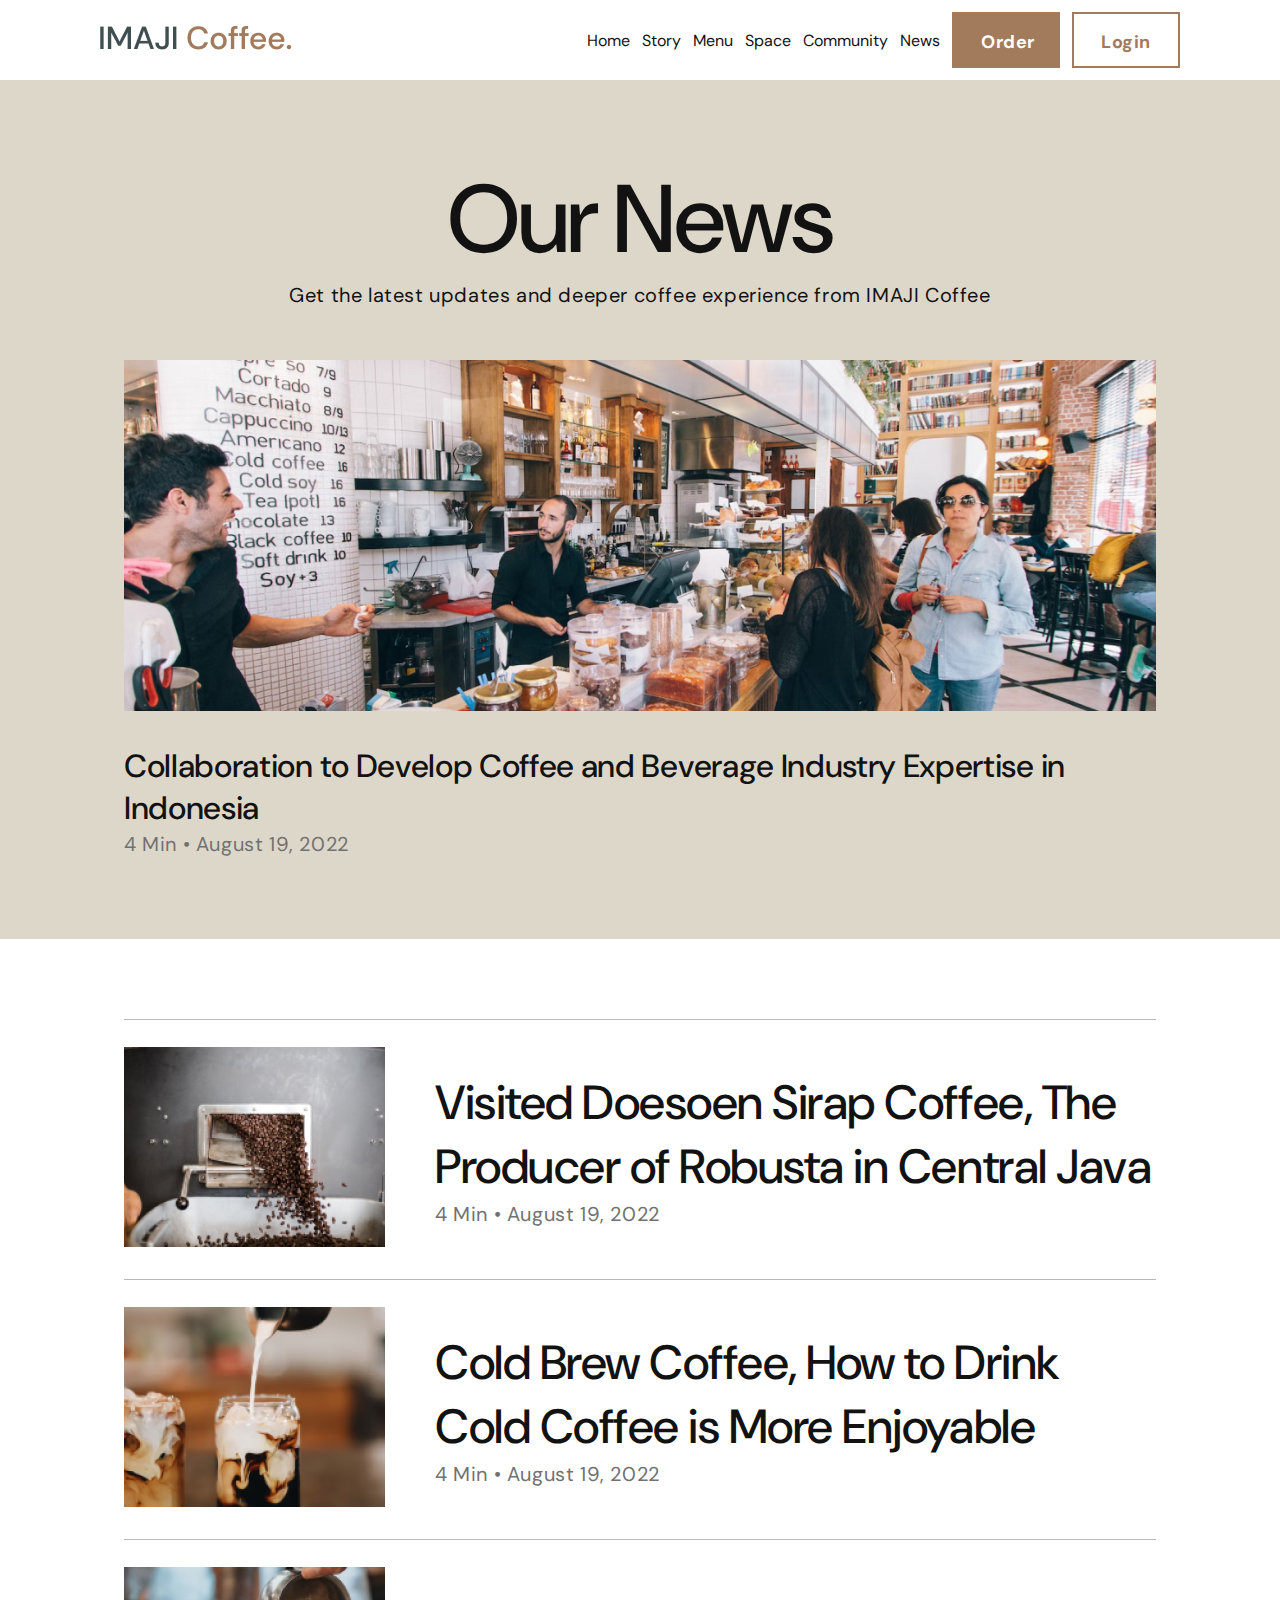
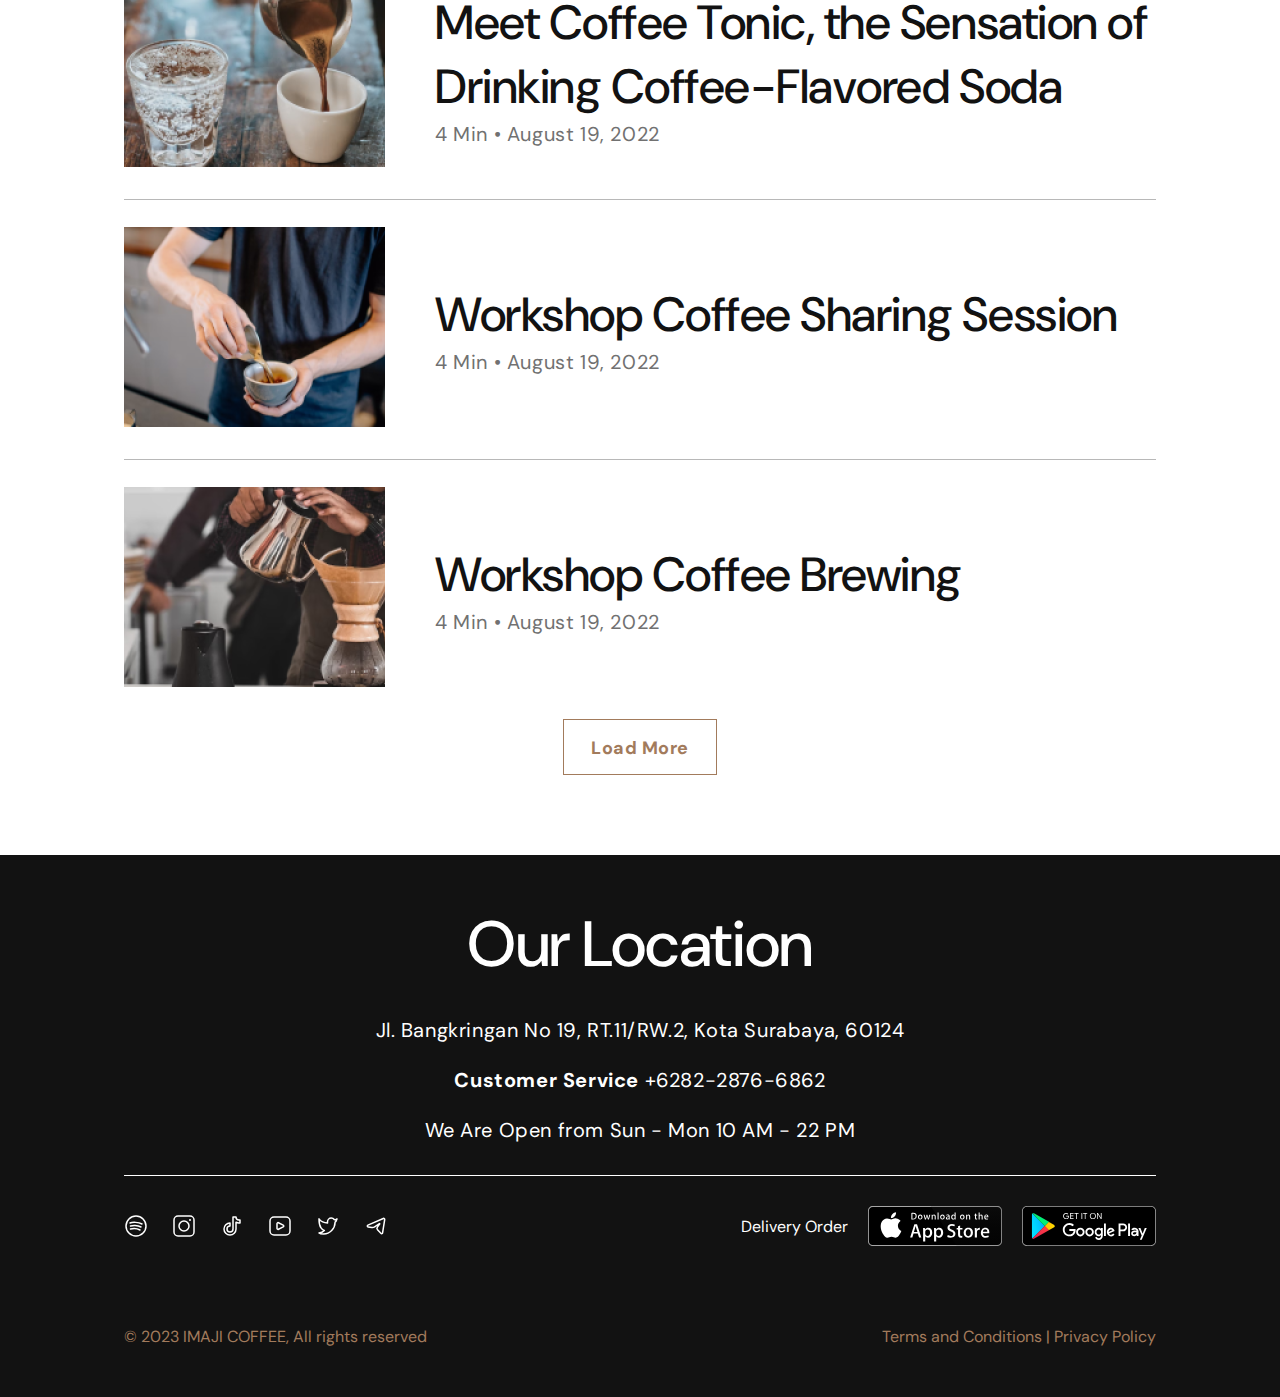
==== commit e989a234: "fix content our location(2)" ====
--- a/index.html
+++ b/index.html
@@ -5,7 +5,6 @@
     <meta name="viewport" content="width=device-width, initial-scale=1.0" />
     <title>IMAJI Coffee</title>
     <link rel="stylesheet" href="./assets/style/main.css" />
-    <link rel="stylesheet" href="./assets/style/responsive.css" />
     <link rel="preconnect" href="https://fonts.googleapis.com" />
     <link rel="preconnect" href="https://fonts.gstatic.com" crossorigin />
     <link
@@ -22,12 +21,7 @@
             <img src="./assets/images/logo/logo.png" alt="logo" />
           </div>
 
-
-
           <div class="menu-wrapper">
-            <button type="button" class="icon-button">
-              <img src="./assets/images/icons/hamburger.svg" alt="menu" srcset="" width="24">
-            </button>
             <nav>
               <ul class="menu">
                 <li><a href="#home">Home</a></li>
@@ -68,66 +62,11 @@
             <p>4 Min &#8226; August 19, 2022</p>
           </div>
         </section>
-        <h5 class="sm-blog-title">Read Our blog</h5>
-        <section class="sm-list-blog">
-          <div class="card">
-            <div class="image">
-              <img
-                src="./assets/images/illustrations/img1.png"
-                alt="blog1-img"
-                srcset=""
-              />
-            </div>
-            <div class="box">
-              <p class="title">Visited Doesoen Sirap...</p>
-              <p class="detail">4 Min <span>&#8226;</span> <span>August 19, 2022</span></p>
-            </div>
-          </div>
-          <div class="card">
-            <div class="image">
-              <img
-                src="./assets/images/illustrations/img1.png"
-                alt="blog1-img"
-                srcset=""
-              />
-            </div>
-            <div class="box">
-              <p class="title">Visited Doesoen Sirap...</p>
-              <p class="detail">4 Min <span>&#8226;</span> <span>August 19, 2022</span></p>
-            </div>
-          </div>
-          <div class="card">
-            <div class="image">
-              <img
-                src="./assets/images/illustrations/img2.png"
-                alt="blog1-img"
-                srcset=""
-              />
-            </div>
-            <div class="box">
-              <p class="title">Visited Doesoen Sirap...</p>
-              <p class="detail">4 Min <span>&#8226;</span> <span>August 19, 2022</span></p>
-            </div>
-          </div>
-          <div class="card">
-            <div class="image">
-              <img
-                src="./assets/images/illustrations/img3.png"
-                alt="blog1-img"
-                srcset=""
-              />
-            </div>
-            <div class="box">
-              <p class="title">Visited Doesoen Sirap...</p>
-              <p class="detail">4 Min <span>&#8226;</span> <span>August 19, 2022</span></p>
-            </div>
-          </div>
-        </section>
         <section class="list-blog">
           <div class="blog">
             <div class="img">
               <img
-                src="./assets/images/illustrations/img4.png"
+                src="./assets/images/illustrations/img1.png"
                 alt="blog1-img"
                 srcset=""
               />
@@ -205,7 +144,7 @@
         <div class="location">
           <h1>Our Location</h1>
           <p>Jl. Bangkringan No 19, RT.11/RW.2, Kota Surabaya, 60124</p>
-          <p>Customer Service +6282-2876-6862</p>
+          <p class="my"><b>Customer Service</b> +6282-2876-6862</p>
 
           <p>We Are Open from Sun - Mon 10 AM - 22 PM</p>
         </div>
--- a/assets/style/main.css
+++ b/assets/style/main.css
@@ -70,12 +70,6 @@
   padding: 12px 100px;
 }
 
-.icon-button{
-  outline: none;
-  background: none;
-  border: 1px solid #ccc;
-}
-
 .row {
   background-color: transparent;
   display: flex;
@@ -230,6 +224,56 @@
   height: 56px;
 }
 
+.location {
+  padding-bottom: 30px;
+  border-bottom: 1px solid;
+}
+
+.location > h1 {
+  height: 110px;
+  font-family: var(--font-family);
+  font-weight: 500;
+  font-size: 64px;
+  line-height: 125%;
+  letter-spacing: -0.01em;
+  text-align: center;
+  color: var(--white);
+}
+
+.location > p {
+  font-family: var(--font-family);
+  /* font-weight: 500; */
+  font-size: 20px;
+  line-height: 150%;
+  letter-spacing: 0.03em;
+  text-align: center;
+  color: var(--white);
+}
+
+.my{
+  margin-top: 20px;
+  margin-bottom: 20px;
+}
+
+.social-appstore {
+  padding-top: 30px;
+  display: flex;
+  align-items: center;
+  justify-content: space-between;
+}
+
+.social-icon {
+  display: flex;
+  align-items: center;
+  gap: 24px;
+}
+
+.appstore-icon {
+  display: flex;
+  align-items: center;
+  gap: 20px;
+}
+
 .footer {
   background-color: var(--black);
   color: var(--white);
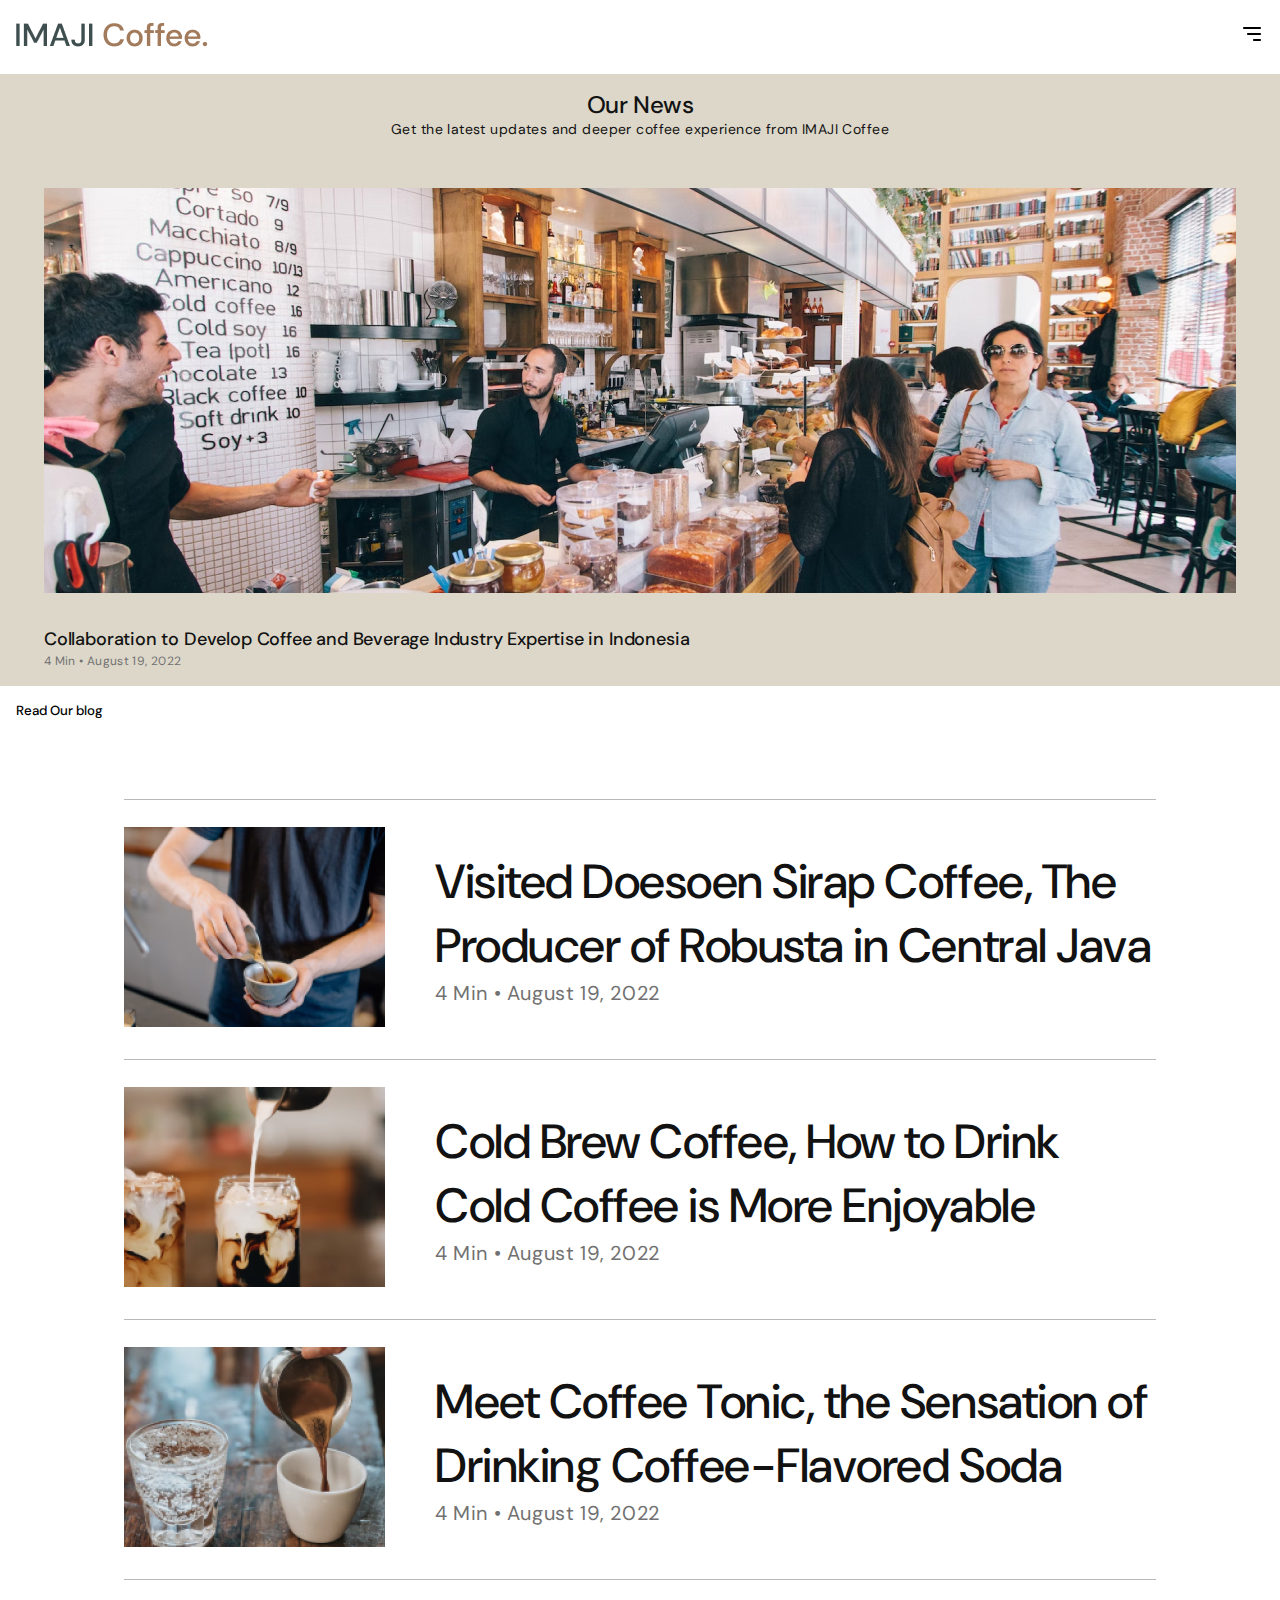
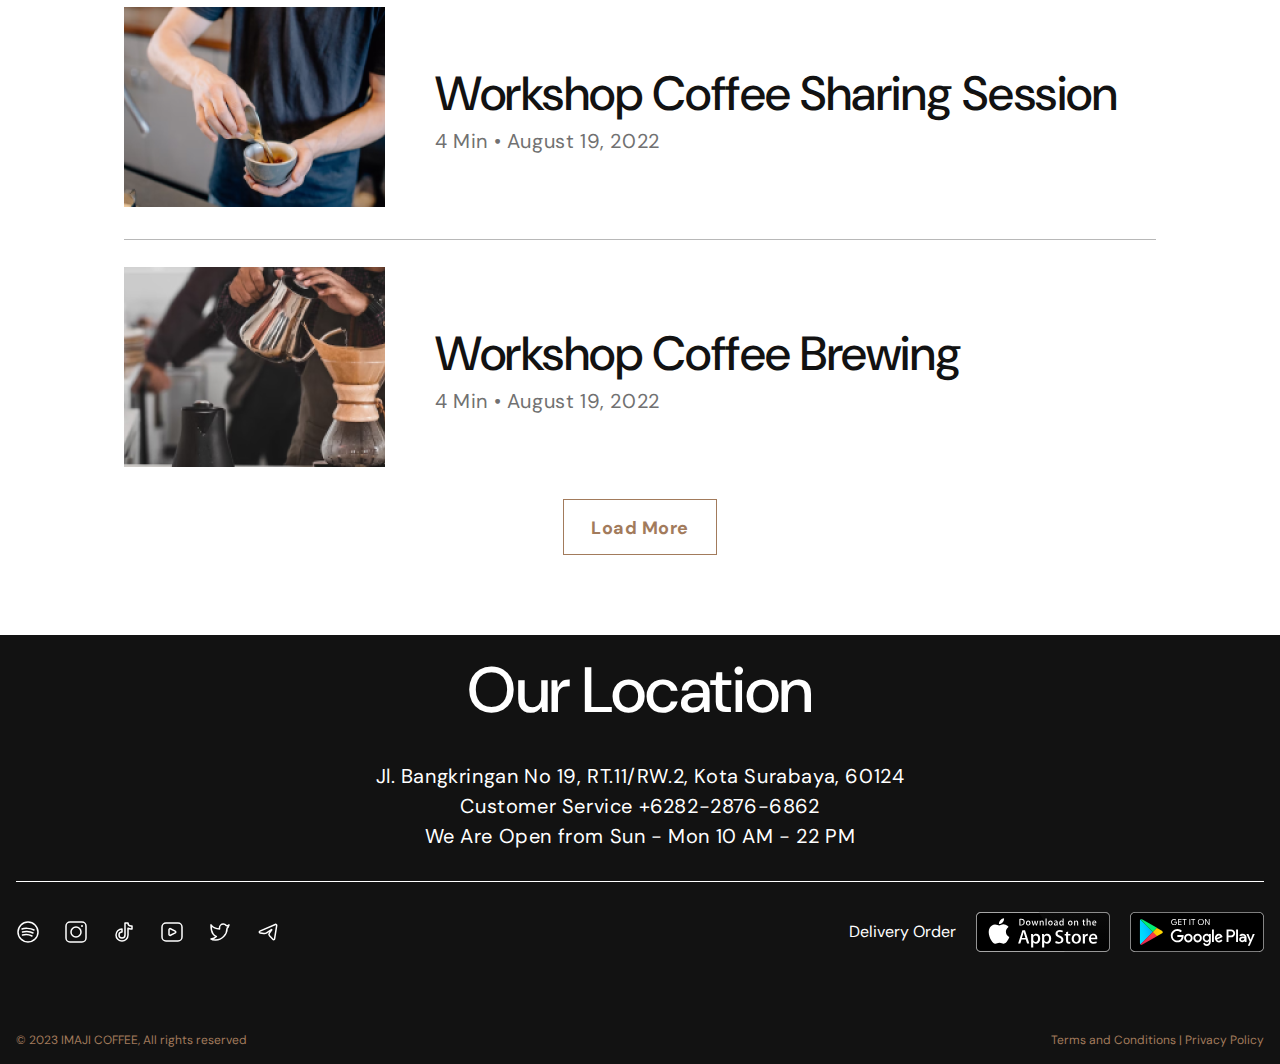
==== commit 0bff2ea4: "feat: add menu navbar mobile" ====
--- a/index.html
+++ b/index.html
@@ -5,6 +5,7 @@
     <meta name="viewport" content="width=device-width, initial-scale=1.0" />
     <title>IMAJI Coffee</title>
     <link rel="stylesheet" href="./assets/style/main.css" />
+    <link rel="stylesheet" href="./assets/style/responsive.css" />
     <link rel="preconnect" href="https://fonts.googleapis.com" />
     <link rel="preconnect" href="https://fonts.gstatic.com" crossorigin />
     <link
@@ -22,7 +23,34 @@
           </div>
 
           <div class="menu-wrapper">
-            <nav>
+            <input type="checkbox" name="menuToggle" id="menuToggle1" hidden/>
+
+            <label for="menuToggle">
+              <span type="button" class="icon-button">
+                <img
+                  src="./assets/images/icons/hamburger.svg"
+                  alt="menu"
+                  srcset=""
+                  width="24"
+                />
+              </span>
+            </label>
+            <nav role="navigation" class="mobile">
+              <label for="menuToggle">
+                <span style="font-size: 18px">x</span>
+              </label>
+              <ul class="menu">
+                <li><a href="#home">Home</a></li>
+                <li><a href="#story">Story</a></li>
+                <li><a href="#menu">Menu</a></li>
+                <li><a href="#space">Space</a></li>
+                <li><a href="#community">Community </a></li>
+                <li><a href="#news">News</a></li>
+              </ul>
+              
+              <label for="menuToggle">Close</label>
+            </nav>
+            <nav class="desktop">
               <ul class="menu">
                 <li><a href="#home">Home</a></li>
                 <li><a href="#story">Story</a></li>
@@ -62,11 +90,82 @@
             <p>4 Min &#8226; August 19, 2022</p>
           </div>
         </section>
+        <h5 class="sm-blog-title">Read Our blog</h5>
+        <section class="sm-list-blog">
+          <div class="card">
+            <div class="card-content">
+              <div class="image">
+                <img
+                  src="./assets/images/illustrations/img1.png"
+                  alt="blog1-img"
+                  srcset=""
+                />
+              </div>
+              <div class="box">
+                <p class="title">Visited Doesoen Sirap...</p>
+                <p class="detail">
+                  4 Min <span>&#8226;</span> <span>August 19, 2022</span>
+                </p>
+              </div>
+            </div>
+          </div>
+          <div class="card">
+            <div class="card-content">
+              <div class="image">
+                <img
+                  src="./assets/images/illustrations/img1.png"
+                  alt="blog1-img"
+                  srcset=""
+                />
+              </div>
+              <div class="box">
+                <p class="title">Visited Doesoen Sirap...</p>
+                <p class="detail">
+                  4 Min <span>&#8226;</span> <span>August 19, 2022</span>
+                </p>
+              </div>
+            </div>
+          </div>
+          <div class="card">
+            <div class="card-content">
+              <div class="image">
+                <img
+                  src="./assets/images/illustrations/img2.png"
+                  alt="blog1-img"
+                  srcset=""
+                />
+              </div>
+              <div class="box">
+                <p class="title">Visited Doesoen Sirap...</p>
+                <p class="detail">
+                  4 Min <span>&#8226;</span> <span>August 19, 2022</span>
+                </p>
+              </div>
+            </div>
+          </div>
+          <div class="card">
+            <div class="card-content">
+              <div class="image">
+                <img
+                  src="./assets/images/illustrations/img3.png"
+                  alt="blog1-img"
+                  srcset=""
+                />
+              </div>
+              <div class="box">
+                <p class="title">Visited Doesoen Sirap...</p>
+                <p class="detail">
+                  4 Min <span>&#8226;</span> <span>August 19, 2022</span>
+                </p>
+              </div>
+            </div>
+          </div>
+        </section>
         <section class="list-blog">
           <div class="blog">
             <div class="img">
               <img
-                src="./assets/images/illustrations/img1.png"
+                src="./assets/images/illustrations/img4.png"
                 alt="blog1-img"
                 srcset=""
               />
@@ -144,7 +243,7 @@
         <div class="location">
           <h1>Our Location</h1>
           <p>Jl. Bangkringan No 19, RT.11/RW.2, Kota Surabaya, 60124</p>
-          <p class="my"><b>Customer Service</b> +6282-2876-6862</p>
+          <p>Customer Service +6282-2876-6862</p>
 
           <p>We Are Open from Sun - Mon 10 AM - 22 PM</p>
         </div>
--- a/assets/style/responsive.css
+++ b/assets/style/responsive.css
@@ -0,0 +1,219 @@
+header {
+  padding: 16px;
+}
+.menu-wrapper > .desktop,
+.menu-wrapper > .order-and-login {
+  display: none;
+  visibility: hidden;
+}
+
+/* #menuToggle input:checked ~ .mobile{
+  top: 0;
+} */
+
+input[type=checkbox]:checked ~ .mobile {
+  top: 0;
+}
+
+.mobile {
+  top: -100%;
+  background: #fff;
+  border: none;
+  box-shadow: none;
+  height: -moz-fit-content;
+  height: fit-content;
+  outline: none;
+  padding: 16px 24px;
+  position: absolute;
+  transition: top 0.5s ease-in-out;
+  width: 100%;
+  z-index: 2;
+  left: 0;
+}
+
+.mobile > .menu > li {
+  border-bottom: 1px solid #a27b5c;
+}
+
+.mobile > .menu > li:hover {
+  background-color: #a27b5c;
+}
+
+.mobile > .menu {
+  list-style: none;
+  display: flex;
+  gap: 12px;
+  flex-direction: column;
+}
+
+.list-blog {
+  display: none;
+  visibility: hidden;
+}
+.sm-list-blog {
+  padding: 16px;
+  display: flex;
+  flex-wrap: wrap;
+}
+
+.sm-blog-title {
+  font-size: 14;
+  font-weight: 500;
+  margin: 16px;
+}
+.sm-list-blog > .card {
+  max-width: 50%;
+  min-width: 50%;
+  flex: 1 1 0;
+  padding: 5px;
+}
+.sm-list-blog > .card > .card-content {
+  position: relative;
+  box-shadow: 0 4px 28px -2px rgba(0, 0, 0, 0.08);
+  height: auto;
+}
+
+.sm-list-blog > .card > .card-content > .image {
+  width: 100%;
+  overflow: hidden;
+  object-fit: cover;
+}
+
+.sm-list-blog > .card > .card-content > .image > img {
+  width: 100%;
+  height: auto;
+  object-fit: cover;
+}
+
+.sm-list-blog > .card > .card-content > .box {
+  position: absolute;
+  bottom: 0;
+  z-index: 1;
+  background: white;
+  left: 0;
+  padding: 4px;
+}
+
+.sm-list-blog > .card-content > .box > p.title {
+  font-size: 12px;
+}
+
+.sm-list-blog > .card-content > .box > p.detail {
+  font-size: 9px;
+}
+
+.banner {
+  padding: 16px;
+}
+
+.banner > .sec-title > .headline {
+  font-size: 24px;
+}
+
+.banner > .sec-title > .par-1 {
+  font-size: 14px;
+  line-height: normal;
+}
+
+.banner > .sec-par > h5 {
+  font-size: 18px;
+}
+
+.banner > .sec-par > p {
+  font-size: 12px;
+}
+
+footer {
+  padding: 16px !important;
+}
+
+footer > .copyright-term-policy p {
+  font-size: 12px;
+}
+
+/* 
+  ##Device = Desktops
+  ##Screen = 1281px to higher resolution desktops
+*/
+
+@media (min-width: 1025px) {
+  .sm-list-blog {
+    display: none;
+    visibility: hidden;
+  }
+
+  .list-blog {
+    display: grid;
+    visibility: visible;
+  }
+}
+
+/* 
+  ##Device = Laptops, Desktops
+  ##Screen = B/w 1025px to 1280px
+*/
+
+/* @media (min-width: 1025px) and (max-width: 1280px) {
+  .sm-list-blog > .card {
+    max-width: 25%;
+    min-width: 25%;
+    flex: 1 1 0;
+    padding: 5px;
+  }
+} */
+
+/* 
+  ##Device = Tablets, Ipads (portrait)
+  ##Screen = B/w 768px to 1024px
+*/
+
+@media (min-width: 768px) and (max-width: 1024px) {
+  .sm-list-blog > .card {
+    max-width: 25%;
+    min-width: 25%;
+    flex: 1 1 0;
+    padding: 5px;
+  }
+}
+
+/* 
+  ##Device = Tablets, Ipads (landscape)
+  ##Screen = B/w 768px to 1024px
+*/
+
+@media (min-width: 481px) and (max-width: 1024px) {
+  .sm-list-blog > .card {
+    max-width: 33.3%;
+    min-width: 33.3%;
+    flex: 1 1 0;
+    padding: 5px;
+  }
+}
+
+/* 
+  ##Device = Low Resolution Tablets, Mobiles (Landscape)
+  ##Screen = B/w 481px to 767px
+*/
+/* 
+@media (min-width: 481px) and (max-width: 767px) {
+  .sm-list-blog > .card {
+    max-width: 33.3%;
+    min-width: 33.3%;
+    flex: 1 1 0;
+    padding: 5px;
+  }
+} */
+
+/* 
+  ##Device = Most of the Smartphones Mobiles (Portrait)
+  ##Screen = B/w 320px to 479px
+*/
+
+@media (min-width: 320px) and (max-width: 480px) {
+  .sm-list-blog > .card {
+    max-width: 100%;
+    min-width: 100%;
+    flex: 1 1 0;
+    padding: 5px;
+  }
+}
